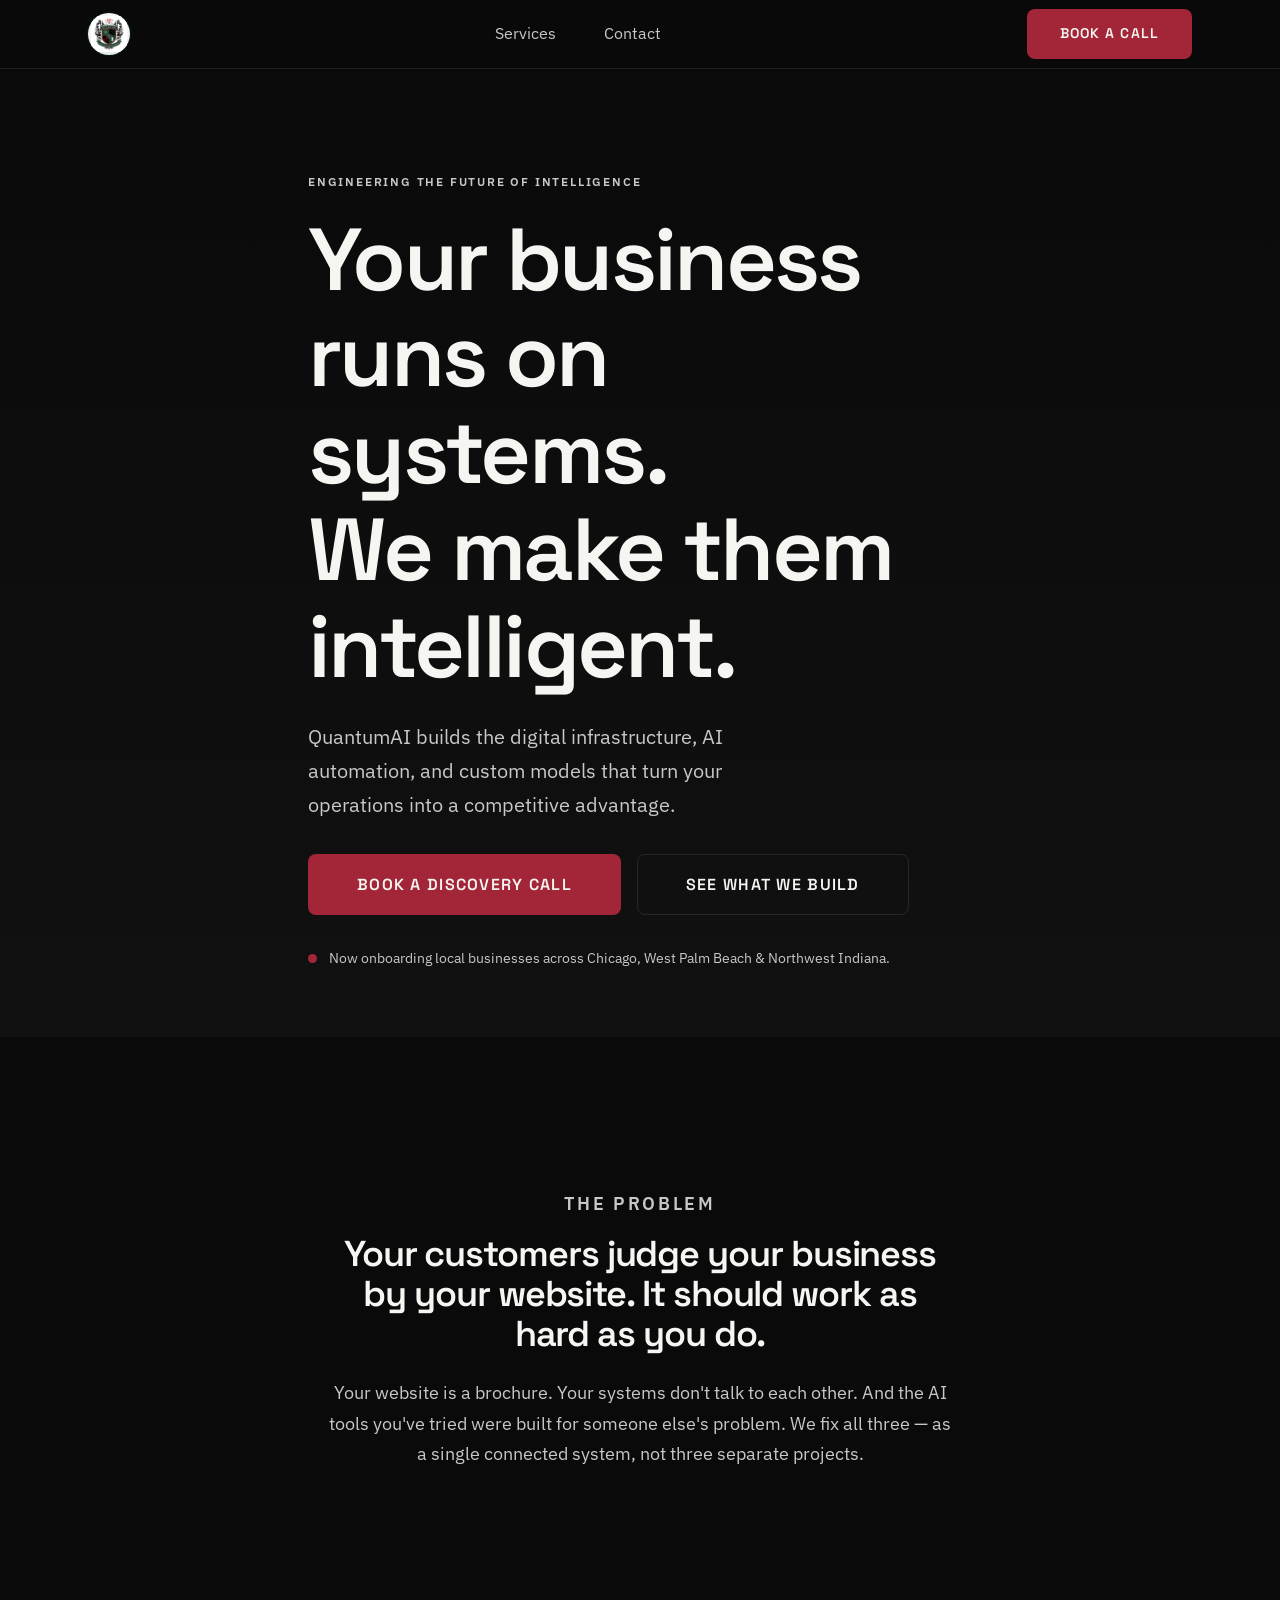
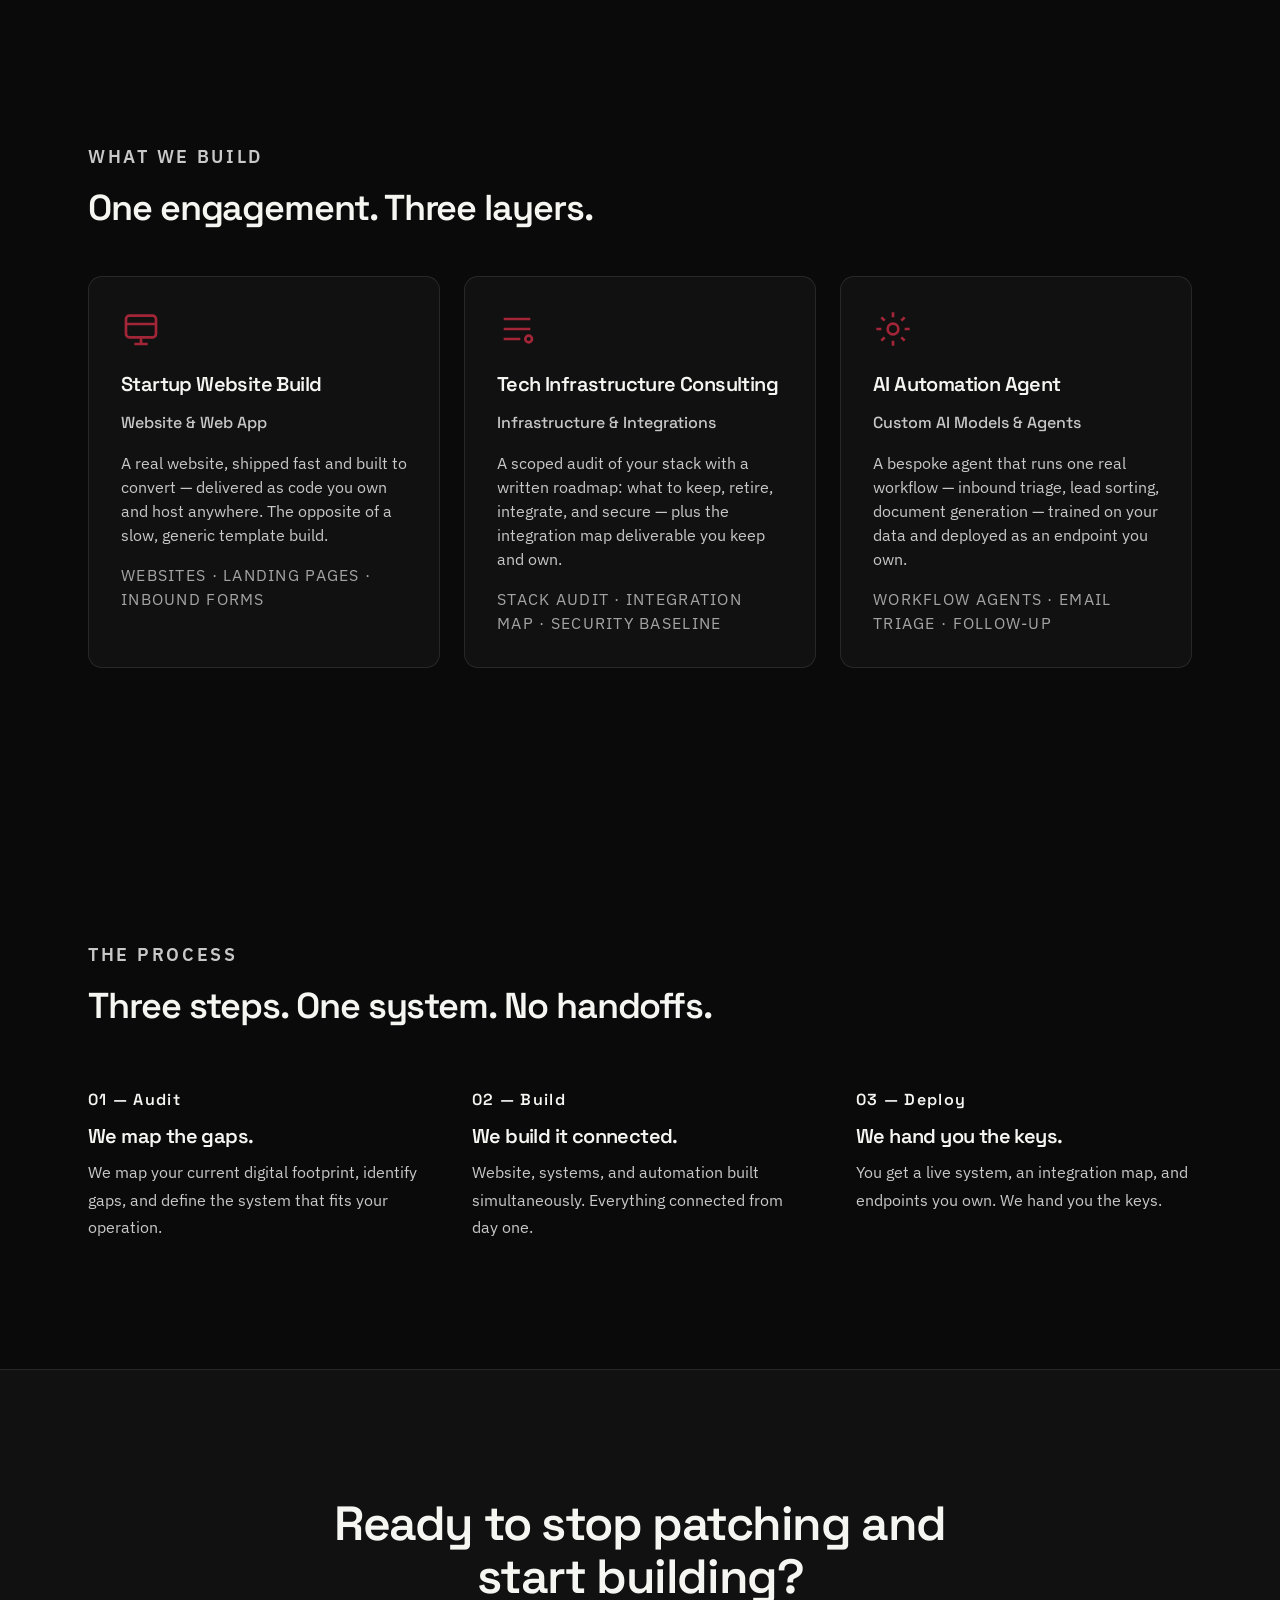
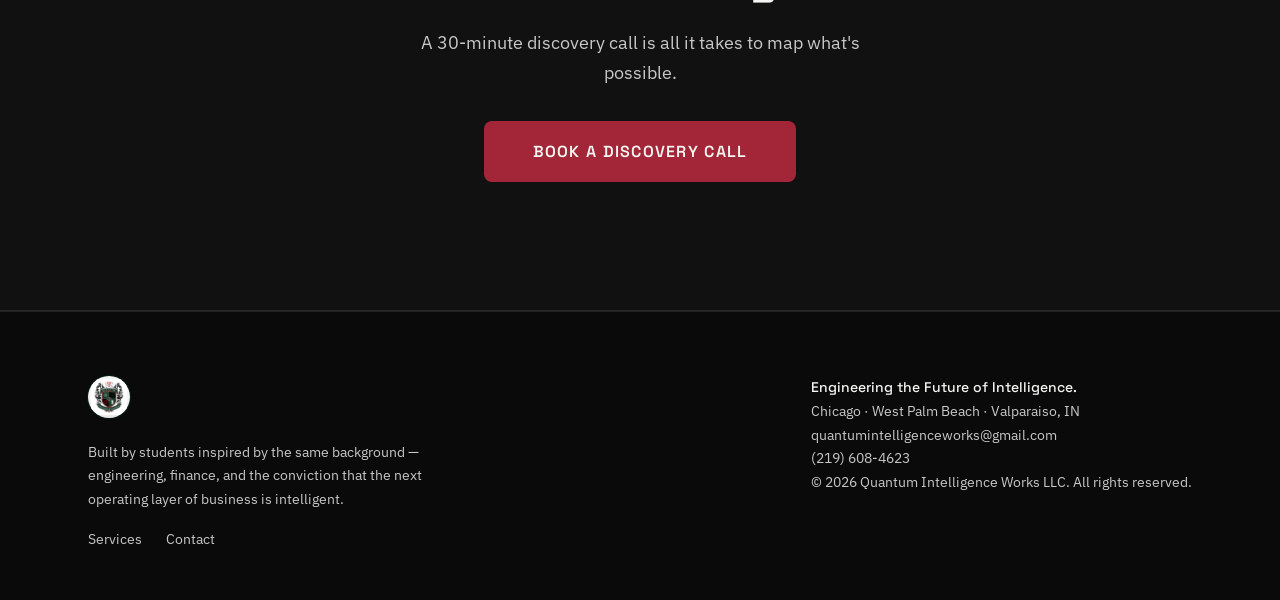
==== index.html @ 29a30d9e "feat: crest badge as logo, remove text wordmark Replace orbital mark + QuantumAI wordmark with a cre" ====
<!doctype html>
<html lang="en">
<head>
  <meta charset="UTF-8" />
  <meta name="viewport" content="width=device-width, initial-scale=1.0" />
  <title>QuantumAI — Engineering the Future of Intelligence</title>
  <meta name="description" content="QuantumAI builds custom websites, systems architecture, and AI models for businesses ready to operate at a higher level." />
  <meta name="robots" content="index, follow" />
  <meta name="theme-color" content="#0A0A0A" />
  <link rel="canonical" href="https://quantumai.io/" />

  <!-- Open Graph -->
  <meta property="og:title" content="QuantumAI — Engineering the Future of Intelligence" />
  <meta property="og:description" content="QuantumAI builds custom websites, systems architecture, and AI models for businesses ready to operate at a higher level." />
  <meta property="og:image" content="assets/og-image.png" />
  <meta property="og:type" content="website" />
  <meta property="og:url" content="https://quantumai.io/" />
  <!-- Twitter -->
  <meta name="twitter:card" content="summary_large_image" />
  <meta name="twitter:title" content="QuantumAI — Engineering the Future of Intelligence" />
  <meta name="twitter:description" content="Custom websites, integrated infrastructure, and AI models for businesses ready to operate at a higher level." />
  <meta name="twitter:image" content="assets/og-image.png" />

  <!-- Favicon: QIW crest -->
  <link rel="icon" type="image/png" href="assets/qiw-crest.png" />
  <link rel="apple-touch-icon" href="assets/qiw-crest.png" />

  <!-- Fonts: Space Grotesk (display) + IBM Plex Sans (body) -->
  <link rel="preload" href="assets/fonts/space-grotesk-latin.woff2" as="font" type="font/woff2" crossorigin />
  <link rel="preload" href="assets/fonts/ibm-plex-sans-latin.woff2" as="font" type="font/woff2" crossorigin />
  <link rel="stylesheet" href="styles/fonts.css" />

  <link rel="stylesheet" href="styles/tokens.css" />
  <link rel="stylesheet" href="styles/reset.css" />
  <link rel="stylesheet" href="styles/global.css" />
  <link rel="stylesheet" href="styles/components.css" />

  <!-- JSON-LD Organization (no founder names) -->
  <script type="application/ld+json">
  {
    "@context": "https://schema.org",
    "@type": "Organization",
    "name": "QuantumAI",
    "legalName": "Quantum Intelligence Works LLC",
    "url": "https://quantumai.io",
    "slogan": "Engineering the Future of Intelligence",
    "email": "quantumintelligenceworks@gmail.com",
    "telephone": "+1-219-608-4623",
    "areaServed": ["Chicago, IL", "West Palm Beach, FL", "Valparaiso, IN"],
    "knowsAbout": ["Custom website development", "Tech infrastructure consulting", "AI automation agents"]
  }
  </script>
</head>
<body>
  <a class="skip-link" href="#main">Skip to content</a>

  <!-- NAV -->
  <header class="nav">
    <div class="container nav__inner">
      <a class="brand" href="index.html" aria-label="QuantumAI home">
        <span class="brand__badge"><img src="assets/qiw-crest.png" width="40" height="40" alt="" /></span>
      </a>
      <nav class="nav__links" aria-label="Primary">
        <a href="services.html">Services</a>
        <a href="contact.html">Contact</a>
      </nav>
      <div class="nav__cta">
        <a class="btn btn--primary" href="contact.html">Book a Call</a>
      </div>
    </div>
  </header>

  <main id="main">
    <!-- HERO -->
    <section class="hero">
      <div class="container hero__inner">
        <p class="tag">Engineering the Future of Intelligence</p>
        <h1>Your business runs on systems.<br>We make them intelligent.</h1>
        <p class="hero__sub">QuantumAI builds the digital infrastructure, AI automation, and custom models that turn your operations into a competitive advantage.</p>
        <div class="hero__cta">
          <a class="btn btn--primary btn--lg" href="contact.html">Book a Discovery Call</a>
          <a class="btn btn--ghost btn--lg" href="services.html">See What We Build</a>
        </div>
        <p class="hero__meta"><span class="hero__dot" aria-hidden="true"></span> Now onboarding local businesses across Chicago, West Palm Beach &amp; Northwest Indiana.</p>
      </div>
    </section>

    <!-- PROBLEM STATEMENT -->
    <section class="problem">
      <div class="container">
        <p class="tag">The Problem</p>
        <h2>Your customers judge your business by your website. It should work as hard as you do.</h2>
        <p>Your website is a brochure. Your systems don't talk to each other. And the AI tools you've tried were built for someone else's problem. We fix all three — as a single connected system, not three separate projects.</p>
      </div>
    </section>

    <!-- SERVICES -->
    <section id="services">
      <div class="container">
        <div class="section-head">
          <p class="tag">What We Build</p>
          <h2>One engagement. Three layers.</h2>
        </div>

        <div class="services-grid">
          <article class="card">
            <svg class="card__icon" viewBox="0 0 24 24" fill="none" stroke="currentColor" stroke-width="1.6" aria-hidden="true"><rect x="3" y="4" width="18" height="13" rx="2"/><path d="M3 9h18M8 21h8M12 17v4"/></svg>
            <h3>Startup Website Build</h3>
            <p class="card__sub">Website &amp; Web App</p>
            <p>A real website, shipped fast and built to convert — delivered as code you own and host anywhere. The opposite of a slow, generic template build.</p>
            <p class="card__meta">Websites · Landing pages · Inbound forms</p>
          </article>

          <article class="card">
            <svg class="card__icon" viewBox="0 0 24 24" fill="none" stroke="currentColor" stroke-width="1.6" aria-hidden="true"><path d="M4 6h16M4 12h16M4 18h10"/><circle cx="19" cy="18" r="2"/></svg>
            <h3>Tech Infrastructure Consulting</h3>
            <p class="card__sub">Infrastructure &amp; Integrations</p>
            <p>A scoped audit of your stack with a written roadmap: what to keep, retire, integrate, and secure — plus the integration map deliverable you keep and own.</p>
            <p class="card__meta">Stack audit · Integration map · Security baseline</p>
          </article>

          <article class="card">
            <svg class="card__icon" viewBox="0 0 24 24" fill="none" stroke="currentColor" stroke-width="1.6" aria-hidden="true"><circle cx="12" cy="12" r="3.2"/><path d="M12 2v3M12 19v3M2 12h3M19 12h3M5 5l2 2M17 17l2 2M19 5l-2 2M7 17l-2 2"/></svg>
            <h3>AI Automation Agent</h3>
            <p class="card__sub">Custom AI Models &amp; Agents</p>
            <p>A bespoke agent that runs one real workflow — inbound triage, lead sorting, document generation — trained on your data and deployed as an endpoint you own.</p>
            <p class="card__meta">Workflow agents · Email triage · Follow-up</p>
          </article>
        </div>
      </div>
    </section>

    <!-- HOW IT WORKS -->
    <section>
      <div class="container">
        <div class="section-head">
          <p class="tag">The Process</p>
          <h2>Three steps. One system. No handoffs.</h2>
        </div>
        <div class="steps">
          <div class="step">
            <p class="step__num">01 — Audit</p>
            <h3>We map the gaps.</h3>
            <p>We map your current digital footprint, identify gaps, and define the system that fits your operation.</p>
          </div>
          <div class="step">
            <p class="step__num">02 — Build</p>
            <h3>We build it connected.</h3>
            <p>Website, systems, and automation built simultaneously. Everything connected from day one.</p>
          </div>
          <div class="step">
            <p class="step__num">03 — Deploy</p>
            <h3>We hand you the keys.</h3>
            <p>You get a live system, an integration map, and endpoints you own. We hand you the keys.</p>
          </div>
        </div>
      </div>
    </section>

    <!-- CTA BAND -->
    <section class="cta-band">
      <div class="container">
        <h2>Ready to stop patching and start building?</h2>
        <p>A 30-minute discovery call is all it takes to map what's possible.</p>
        <div class="cta-band__btns">
          <a class="btn btn--primary btn--lg" href="contact.html">Book a Discovery Call</a>
        </div>
      </div>
    </section>
  </main>

  <!-- FOOTER -->
  <footer class="footer">
    <div class="container footer__grid">
      <div>
        <a class="brand" href="index.html" aria-label="QuantumAI home">
          <span class="brand__badge"><img src="assets/qiw-crest.png" width="40" height="40" alt="" /></span>
        </a>
        <p class="footer__tagline">Built by students inspired by the same background — engineering, finance, and the conviction that the next operating layer of business is intelligent.</p>
        <nav class="footer__links" aria-label="Footer">
          <a href="services.html">Services</a>
          <a href="contact.html">Contact</a>
        </nav>
      </div>
      <div class="footer__meta">
        <b>Engineering the Future of Intelligence.</b><br>
        Chicago · West Palm Beach · Valparaiso, IN<br>
        <a href="mailto:quantumintelligenceworks@gmail.com">quantumintelligenceworks@gmail.com</a><br>
        <a href="tel:+12196084623">(219) 608-4623</a><br>
        © 2026 Quantum Intelligence Works LLC. All rights reserved.
      </div>
    </div>
  </footer>
</body>
</html>
---- styles/fonts.css ----
/* fonts.css — self-hosted variable fonts (latin). No third-party requests.
   Files in assets/fonts/. font-display: swap keeps text visible during load. */

@font-face {
  font-family: 'IBM Plex Sans';
  font-style: normal;
  font-weight: 400 600;            /* variable: we use 400 / 500 / 600 */
  font-display: swap;
  src: url('../assets/fonts/ibm-plex-sans-latin.woff2') format('woff2');
}

@font-face {
  font-family: 'Space Grotesk';
  font-style: normal;
  font-weight: 500 700;            /* variable: we use 500 / 600 / 700 */
  font-display: swap;
  src: url('../assets/fonts/space-grotesk-latin.woff2') format('woff2');
}
---- styles/tokens.css ----
/* tokens.css — transcribed verbatim from docs/design-system.md
   QuantumAI design tokens. Three brand colors + two neutrals. Dark canvas only. */

:root {
  /* Brand */
  --color-black:   #0A0A0A;   /* Quantum Black — backgrounds, heaviest surfaces */
  --color-red:     #A32638;   /* Cardinal Red — primary CTA, accents, hover states */
  --color-green:   #003A2B;   /* Hunter Green — secondary accent, section dividers */

  /* Neutrals */
  --color-paper:   #F5F5F2;   /* Light text on dark backgrounds, light-mode base */
  --color-fog:     #C8C8C8;   /* Muted body text, borders, placeholder states */

  /* Semantic aliases */
  --bg-primary:    var(--color-black);
  --bg-surface:    #111111;   /* Slightly lifted surfaces — cards, panels */
  --text-primary:  var(--color-paper);
  --text-muted:    var(--color-fog);
  --accent:        var(--color-red);
  --accent-alt:    var(--color-green);
  --border:        rgba(200, 200, 200, 0.12);

  /* Quantum Ink — deepest surface, used only for the subtle hero fade. Pure neutral (on-palette). */
  --color-ink:     #111111;

  /* ── Typography ─────────────────────────────────────────── */
  /* Families */
  --font-display: 'Space Grotesk', system-ui, sans-serif;
  --font-body:    'IBM Plex Sans', system-ui, sans-serif;

  /* Scale (desktop) */
  --text-xs:   0.75rem;    /* 12px */
  --text-sm:   0.875rem;   /* 14px */
  --text-base: 1rem;       /* 16px */
  --text-lg:   1.125rem;   /* 18px */
  --text-xl:   1.25rem;    /* 20px */
  --text-2xl:  1.5rem;     /* 24px */
  --text-3xl:  1.875rem;   /* 30px */
  --text-4xl:  2.25rem;    /* 36px */
  --text-5xl:  3rem;       /* 48px */
  --text-hero: clamp(3rem, 7vw, 5.5rem);  /* Responsive hero headline */

  /* Weights */
  --weight-normal:   400;
  --weight-medium:   500;
  --weight-semibold: 600;
  --weight-bold:     700;

  /* Line heights */
  --leading-tight:   1.1;
  --leading-snug:    1.3;
  --leading-normal:  1.5;
  --leading-relaxed: 1.7;

  /* Letter spacing */
  --tracking-tight:  -0.03em;
  --tracking-normal:  0em;
  --tracking-wide:    0.08em;
  --tracking-widest:  0.15em;

  /* ── Spacing ────────────────────────────────────────────── */
  --space-1:   0.25rem;   /* 4px */
  --space-2:   0.5rem;    /* 8px */
  --space-3:   0.75rem;   /* 12px */
  --space-4:   1rem;      /* 16px */
  --space-6:   1.5rem;    /* 24px */
  --space-8:   2rem;      /* 32px */
  --space-12:  3rem;      /* 48px */
  --space-16:  4rem;      /* 64px */
  --space-24:  6rem;      /* 96px */
  --space-32:  8rem;      /* 128px */

  /* Section padding */
  --section-py-mobile:  var(--space-16);
  --section-py-desktop: var(--space-32);

  /* Max content width */
  --max-width:        1200px;
  --max-width-narrow: 720px;

  /* ── Motion ─────────────────────────────────────────────── */
  --ease-out:      cubic-bezier(0.16, 1, 0.3, 1);
  --duration-fast: 150ms;
  --duration-base: 250ms;
---- styles/global.css ----
/* global.css — base element styles for the dark canvas */

html { scroll-behavior: smooth; }
@media (prefers-reduced-motion: reduce) {
  html { scroll-behavior: auto; }
  *, *::before, *::after {
    animation-duration: 0.01ms !important;
    animation-iteration-count: 1 !important;
    transition-duration: 0.01ms !important;
  }
}

body {
  background: var(--bg-primary);
  color: var(--text-muted);
  font-family: var(--font-body);
  font-size: var(--text-lg);          /* 18px body */
  line-height: var(--leading-relaxed);
  text-rendering: optimizeLegibility;
  overflow-x: hidden;
}

h1, h2, h3, h4 {
  font-family: var(--font-display);
  color: var(--text-primary);
  font-weight: var(--weight-semibold);
  letter-spacing: var(--tracking-tight);
  line-height: var(--leading-tight);
}

p { color: var(--text-muted); }

strong { color: var(--text-primary); font-weight: var(--weight-medium); }

/* Links inside body copy */
.link {
  color: var(--text-primary);
  border-bottom: 1px solid rgba(245, 245, 242, 0.4);
  transition: border-color var(--duration-base) var(--ease-out);
}
.link:hover { border-color: var(--color-paper); }

/* Universal focus ring — Cardinal Red, 2px, 2px offset. Never removed. */
:focus-visible {
  outline: 2px solid var(--color-red);
  outline-offset: 2px;
  border-radius: 2px;
}

/* Layout primitives */
.container {
  width: 100%;
  max-width: var(--max-width);
  margin-inline: auto;
  padding-inline: var(--space-6);     /* 24px mobile */
}
@media (min-width: 768px) {
  .container { padding-inline: var(--space-12); }   /* 48px tablet+ */
}

.container--narrow { max-width: var(--max-width-narrow); }

section { padding-block: var(--section-py-mobile); }
@media (min-width: 768px) {
  section { padding-block: var(--section-py-desktop); }
}

/* Skip link */
.skip-link {
  position: absolute;
  left: -999px;
  top: 0;
  z-index: 100;
  background: var(--color-paper);
  color: var(--color-black);
  padding: var(--space-3) var(--space-4);
  border-radius: 6px;
  font-family: var(--font-display);
  font-weight: var(--weight-semibold);
}
.skip-link:focus { left: var(--space-4); top: var(--space-4); }

/* Visually hidden (screen-reader only) */
.sr-only {
  position: absolute;
  width: 1px; height: 1px;
  padding: 0; margin: -1px;
  overflow: hidden;
  clip: rect(0, 0, 0, 0);
  white-space: nowrap;
  border: 0;
}
---- styles/components.css ----
/* components.css — Nav, Footer, Hero, Cards, Buttons, Tags, CTA, Contact.
   Mobile-first. Desktop layered with min-width queries. */

/* ── UI: Tag (uppercase eyebrow label) ──────────────────── */
.tag {
  display: inline-block;
  font-family: var(--font-body);
  font-size: var(--text-xs);
  font-weight: var(--weight-semibold);
  letter-spacing: var(--tracking-widest);
  text-transform: uppercase;
  color: var(--text-muted);
}

/* ── UI: Divider (Hunter Green rule) ────────────────────── */
.divider {
  height: 1px;
  border: 0;
  background: var(--border);
}
.divider--green { background: rgba(0, 58, 43, 0.55); }

.accent { color: var(--color-red); }

/* ── UI: Buttons ────────────────────────────────────────── */
.btn {
  display: inline-flex;
  align-items: center;
  justify-content: center;
  gap: var(--space-2);
  padding: var(--space-3) var(--space-8);
  font-family: var(--font-display);
  font-size: var(--text-sm);
  font-weight: var(--weight-semibold);
  letter-spacing: var(--tracking-wide);
  text-transform: uppercase;
  border: 1px solid transparent;
  border-radius: 8px;
  cursor: pointer;
  transition: background var(--duration-base) var(--ease-out),
              border-color var(--duration-base) var(--ease-out),
              transform var(--duration-fast) var(--ease-out);
}
.btn--primary { background: var(--color-red); color: var(--color-paper); }
.btn--primary:hover { background: #8C1F2F; transform: translateY(-2px); }

.btn--ghost {
  background: transparent;
  color: var(--color-paper);
  border-color: var(--border);
}
.btn--ghost:hover { border-color: var(--color-fog); transform: translateY(-2px); }

.btn--lg { padding: var(--space-4) var(--space-12); font-size: var(--text-base); }

/* ── Nav ────────────────────────────────────────────────── */
.nav {
  position: sticky;
  top: 0;
  z-index: 50;
  background: rgba(10, 10, 10, 0.78);
  backdrop-filter: blur(10px);
  -webkit-backdrop-filter: blur(10px);
  border-bottom: 1px solid var(--border);
}
.nav__inner {
  display: flex;
  align-items: center;
  justify-content: space-between;
  height: 68px;
}
.brand { display: inline-flex; align-items: center; gap: var(--space-3); }
.brand__mark { width: 30px; height: 30px; flex: 0 0 auto; }

/* Crest badge — the logo. Small white medallion holding the crest, on the dark nav/footer. */
.brand__badge {
  width: 42px;
  height: 42px;
  flex: 0 0 auto;
  border-radius: 50%;
  background: radial-gradient(circle at 50% 42%, #F5F5F2 0 60%, #C8C8C8 100%);
  display: grid;
  place-items: center;
  box-shadow: 0 0 0 1px rgba(0, 58, 43, 0.45);
  overflow: hidden;
}
.brand__badge img { width: 86%; height: 86%; object-fit: contain; }
.brand__name {
  font-family: var(--font-display);
  font-weight: var(--weight-bold);
  font-size: var(--text-xl);
  color: var(--color-paper);
  letter-spacing: var(--tracking-tight);
}
.brand__name b { color: var(--color-red); }

.nav__links { display: none; }
.nav__links a {
  font-family: var(--font-body);
  font-size: var(--text-base);
  color: var(--text-muted);
  transition: color var(--duration-base) var(--ease-out);
}
.nav__links a:hover, .nav__links a[aria-current="page"] { color: var(--color-paper); }

.nav__cta { display: inline-flex; align-items: center; gap: var(--space-6); }
/* Hide the in-nav CTA on the narrowest screens to avoid crowding */
.nav__cta .btn { display: none; }

@media (min-width: 720px) {
  .nav__links { display: inline-flex; align-items: center; gap: var(--space-12); }
  .nav__cta .btn { display: inline-flex; }
}

/* ── Hero ───────────────────────────────────────────────── */
.hero {
  background: linear-gradient(180deg, var(--color-black) 0%, var(--color-ink) 100%);
  padding-block: var(--space-16) var(--space-12);
}
/* Text-first hero. Crest is a small badge above the headline, not a half-screen element. */
.hero__inner { max-width: 760px; }
.hero h1 {
  font-size: var(--text-hero);
  margin-top: var(--space-4);
}
.hero__sub {
  font-size: var(--text-xl);
  color: var(--text-muted);
  margin-top: var(--space-6);
  max-width: 38ch;
}
.hero__cta {
  display: flex;
  flex-wrap: wrap;
  gap: var(--space-4);
  margin-top: var(--space-8);
}
.hero__meta {
  display: inline-flex;
  align-items: center;
  gap: var(--space-3);
  margin-top: var(--space-8);
  font-size: var(--text-sm);
  color: var(--text-muted);
}
.hero__dot {
  width: 9px; height: 9px; border-radius: 50%;
  background: var(--color-red); flex: 0 0 auto;
}

@media (min-width: 900px) {
  .hero { padding-block: var(--space-24) var(--space-16); }
}

/* ── Crest medallion (single intentional light component) ── */
.medallion {
  justify-self: center;
  width: min(360px, 78vw);
  aspect-ratio: 1;
  border-radius: 50%;
  background: radial-gradient(circle at 50% 38%, #F5F5F2 0 62%, #C8C8C8 100%);
  display: grid;
  place-items: center;
  position: relative;
  box-shadow: 0 0 0 1px rgba(0, 58, 43, 0.5),
              0 0 0 10px rgba(245, 245, 242, 0.04),
              0 30px 70px -30px rgba(0, 0, 0, 0.9);
}
.medallion::after {
  content: "";
  position: absolute; inset: 14px;
  border-radius: 50%;
  border: 1px solid rgba(0, 58, 43, 0.22);
}
.medallion img { width: 84%; height: 84%; object-fit: contain; }

/* Small crest badge — used in the hero so the mark is an accent, not the focus */
.medallion--sm {
  width: 104px;
  justify-self: start;
  margin-bottom: var(--space-6);
  box-shadow: 0 0 0 1px rgba(0, 58, 43, 0.45),
              0 10px 24px -12px rgba(0, 0, 0, 0.85);
}
.medallion--sm::after { inset: 6px; }

/* ── Generic section head ───────────────────────────────── */
.section-head { max-width: 60ch; }
.section-head .tag { margin-bottom: var(--space-4); }
.section-head h2 { font-size: var(--text-4xl); }
.section-head p { margin-top: var(--space-4); font-size: var(--text-lg); }

/* ── Problem statement (large centered type) ────────────── */
.problem { text-align: center; }
.problem .container { max-width: var(--max-width-narrow); }
.problem h2 {
  font-size: clamp(1.75rem, 4vw, var(--text-4xl));
  margin-top: var(--space-4);
}
.problem p { margin-top: var(--space-6); font-size: var(--text-lg); }

/* ── Services grid + cards ──────────────────────────────── */
.services-grid {
  display: grid;
  gap: var(--space-6);
  margin-top: var(--space-12);
}
@media (min-width: 880px) {
  .services-grid { grid-template-columns: repeat(3, 1fr); }
}
.card {
  background: var(--bg-surface);
  border: 1px solid var(--border);
  border-radius: 14px;
  padding: var(--space-8);
  height: 100%;
  transition: border-color var(--duration-base) var(--ease-out),
              transform var(--duration-base) var(--ease-out);
}
.card:hover { border-color: rgba(163, 38, 56, 0.4); transform: translateY(-2px); }
.card__icon { width: 40px; height: 40px; color: var(--color-red); }
.card h3 { font-size: var(--text-xl); margin-top: var(--space-6); }
.card__sub {
  font-family: var(--font-display);
  font-weight: var(--weight-medium);
  font-size: var(--text-sm);
  color: var(--text-muted);
  margin-top: var(--space-2);
}
.card p { margin-top: var(--space-4); font-size: var(--text-base); line-height: var(--leading-normal); }
.card__meta {
  margin-top: var(--space-6);
  font-size: var(--text-xs);
  letter-spacing: var(--tracking-wide);
  text-transform: uppercase;
  color: var(--text-muted);
  opacity: 0.8;
}

/* ── How It Works (3-step) ──────────────────────────────── */
.steps {
  display: grid;
  gap: var(--space-8);
  margin-top: var(--space-12);
}
@media (min-width: 880px) {
  .steps { grid-template-columns: repeat(3, 1fr); gap: var(--space-12); }
}
.step__num {
  font-family: var(--font-display);
  font-size: var(--text-sm);
  font-weight: var(--weight-semibold);
  letter-spacing: var(--tracking-wide);
  color: var(--color-paper);   /* was red (2.73:1, fails AA) — red reserved for CTAs per design-system */
}
.step h3 { font-size: var(--text-xl); margin-top: var(--space-3); }
.step p { margin-top: var(--space-3); font-size: var(--text-base); }

/* ── Service deep-dive (services page) ──────────────────── */
.deepdive + .deepdive { border-top: 1px solid var(--border); }
.deepdive__grid { display: grid; gap: var(--space-8); }
@media (min-width: 880px) {
  .deepdive__grid { grid-template-columns: 0.9fr 1.1fr; gap: var(--space-16); }
}
.deepdive h2 { font-size: var(--text-3xl); margin-top: var(--space-3); }
.deepdive__sub {
  font-family: var(--font-display);
  font-weight: var(--weight-medium);
  color: var(--text-muted);
  margin-top: var(--space-2);
}
.deepdive p { margin-top: var(--space-4); font-size: var(--text-lg); }
.deepdive__list { margin-top: var(--space-6); display: grid; gap: var(--space-3); }
.deepdive__list li {
  position: relative;
  padding-left: var(--space-6);
  font-size: var(--text-base);
  color: var(--text-muted);
}
.deepdive__list li::before {
  content: "";
  position: absolute; left: 0; top: 0.7em;
  width: 8px; height: 8px;
  background: var(--color-red);
  border-radius: 2px;
}

/* ── CTA Band ───────────────────────────────────────────── */
.cta-band {
  text-align: center;
  border-top: 1px solid var(--border);
  border-bottom: 1px solid var(--border);
  background: var(--bg-surface);
}
.cta-band h2 { font-size: clamp(1.875rem, 4.5vw, var(--text-5xl)); max-width: 20ch; margin-inline: auto; }
.cta-band p { margin: var(--space-6) auto 0; max-width: 46ch; font-size: var(--text-lg); }
.cta-band__btns {
  display: flex; flex-wrap: wrap; justify-content: center;
  gap: var(--space-4); margin-top: var(--space-8);
}

/* ── Page hero (interior pages) ─────────────────────────── */
.page-hero {
  background: linear-gradient(180deg, var(--color-black) 0%, var(--color-ink) 100%);
}
.page-hero h1 { font-size: clamp(2.25rem, 6vw, var(--text-5xl)); margin-top: var(--space-4); }
.page-hero p { margin-top: var(--space-6); font-size: var(--text-xl); max-width: 52ch; }

/* ── Contact (direct: email + phone) ────────────────────── */
.contact-block {
  display: grid;
  gap: var(--space-6);
  margin-top: var(--space-12);
}
@media (min-width: 720px) {
  .contact-block { grid-template-columns: repeat(2, 1fr); gap: var(--space-8); }
}
.contact-card {
  background: var(--bg-surface);
  border: 1px solid var(--border);
  border-radius: 14px;
  padding: var(--space-8);
  transition: border-color var(--duration-base) var(--ease-out),
              transform var(--duration-base) var(--ease-out);
}
.contact-card:hover { border-color: rgba(163, 38, 56, 0.4); transform: translateY(-2px); }
.contact-card .tag { color: var(--color-paper); }   /* was red (~2.6:1, fails AA on #111) — red reserved for CTAs */
.contact-card a {
  display: inline-block;
  margin-top: var(--space-4);
  font-family: var(--font-display);
  font-size: var(--text-2xl);
  font-weight: var(--weight-semibold);
  color: var(--color-paper);
  letter-spacing: var(--tracking-tight);
  border-bottom: 1px solid rgba(245, 245, 242, 0.35);
  transition: border-color var(--duration-base) var(--ease-out);
  word-break: break-word;
}
.contact-card a:hover { border-color: var(--color-paper); }
.contact-card p { margin-top: var(--space-3); font-size: var(--text-base); }
.contact-note { margin-top: var(--space-12); font-size: var(--text-base); color: var(--text-muted); }

/* ── 404 ────────────────────────────────────────────────── */
.error-page {
  min-height: 70vh;
  display: grid;
  place-items: center;
  text-align: center;
}
.error-page h1 { font-size: clamp(2rem, 6vw, var(--text-5xl)); }
.error-page p { margin-top: var(--space-4); font-size: var(--text-xl); }
.error-page .btn { margin-top: var(--space-8); }

/* ── Footer ─────────────────────────────────────────────── */
.footer {
  border-top: 1px solid var(--border);
  padding-block: var(--space-16) var(--space-12);
}
.footer__grid {
  display: flex;
  flex-wrap: wrap;
  justify-content: space-between;
  gap: var(--space-8);
}
.footer__tagline {
  max-width: 42ch;
  margin-top: var(--space-4);
  font-size: var(--text-sm);
  color: var(--text-muted);
}
.footer__meta { font-size: var(--text-sm); color: var(--text-muted); line-height: var(--leading-relaxed); }
.footer__meta b { color: var(--color-paper); font-family: var(--font-display); font-weight: var(--weight-medium); }
.footer__meta a { color: var(--text-muted); transition: color var(--duration-base) var(--ease-out); }
.footer__meta a:hover { color: var(--color-paper); }
.footer__links { display: flex; gap: var(--space-6); margin-top: var(--space-4); }
.footer__links a { font-size: var(--text-sm); color: var(--text-muted); transition: color var(--duration-base) var(--ease-out); }
.footer__links a:hover { color: var(--color-p
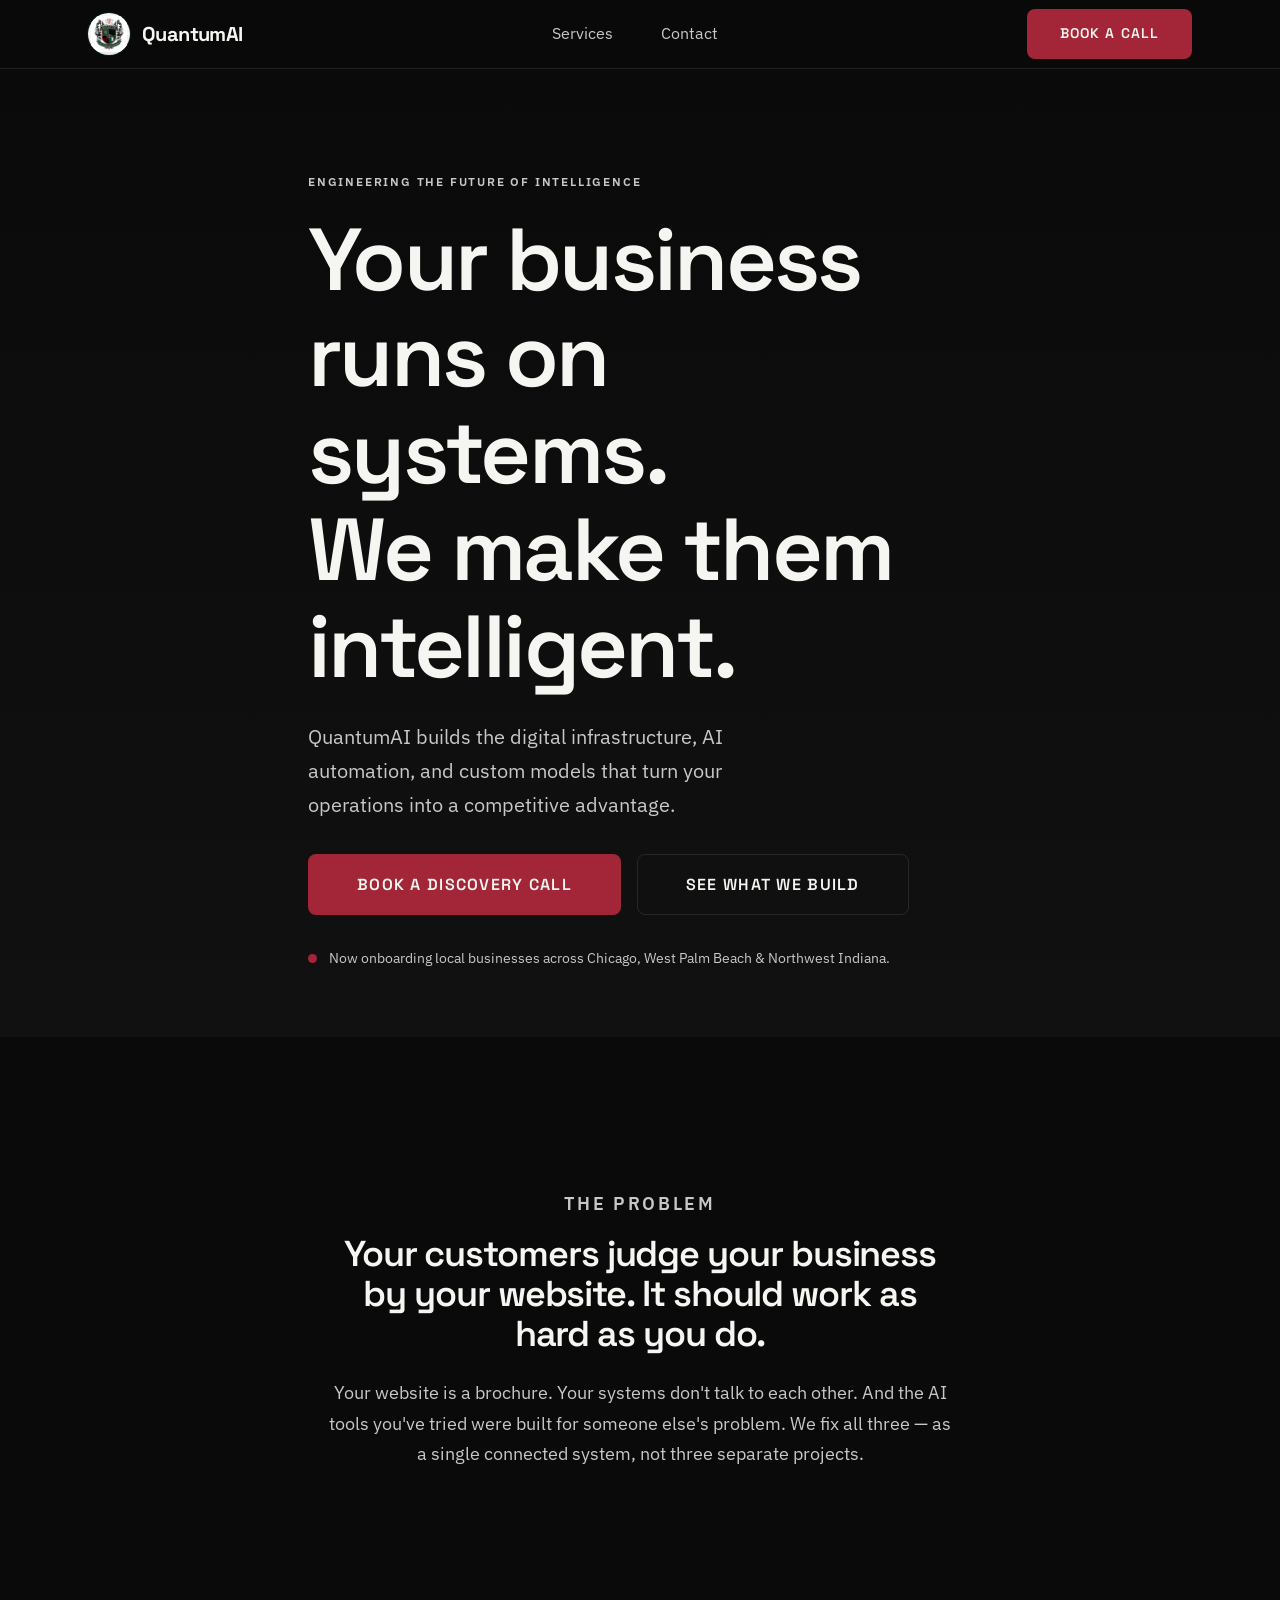
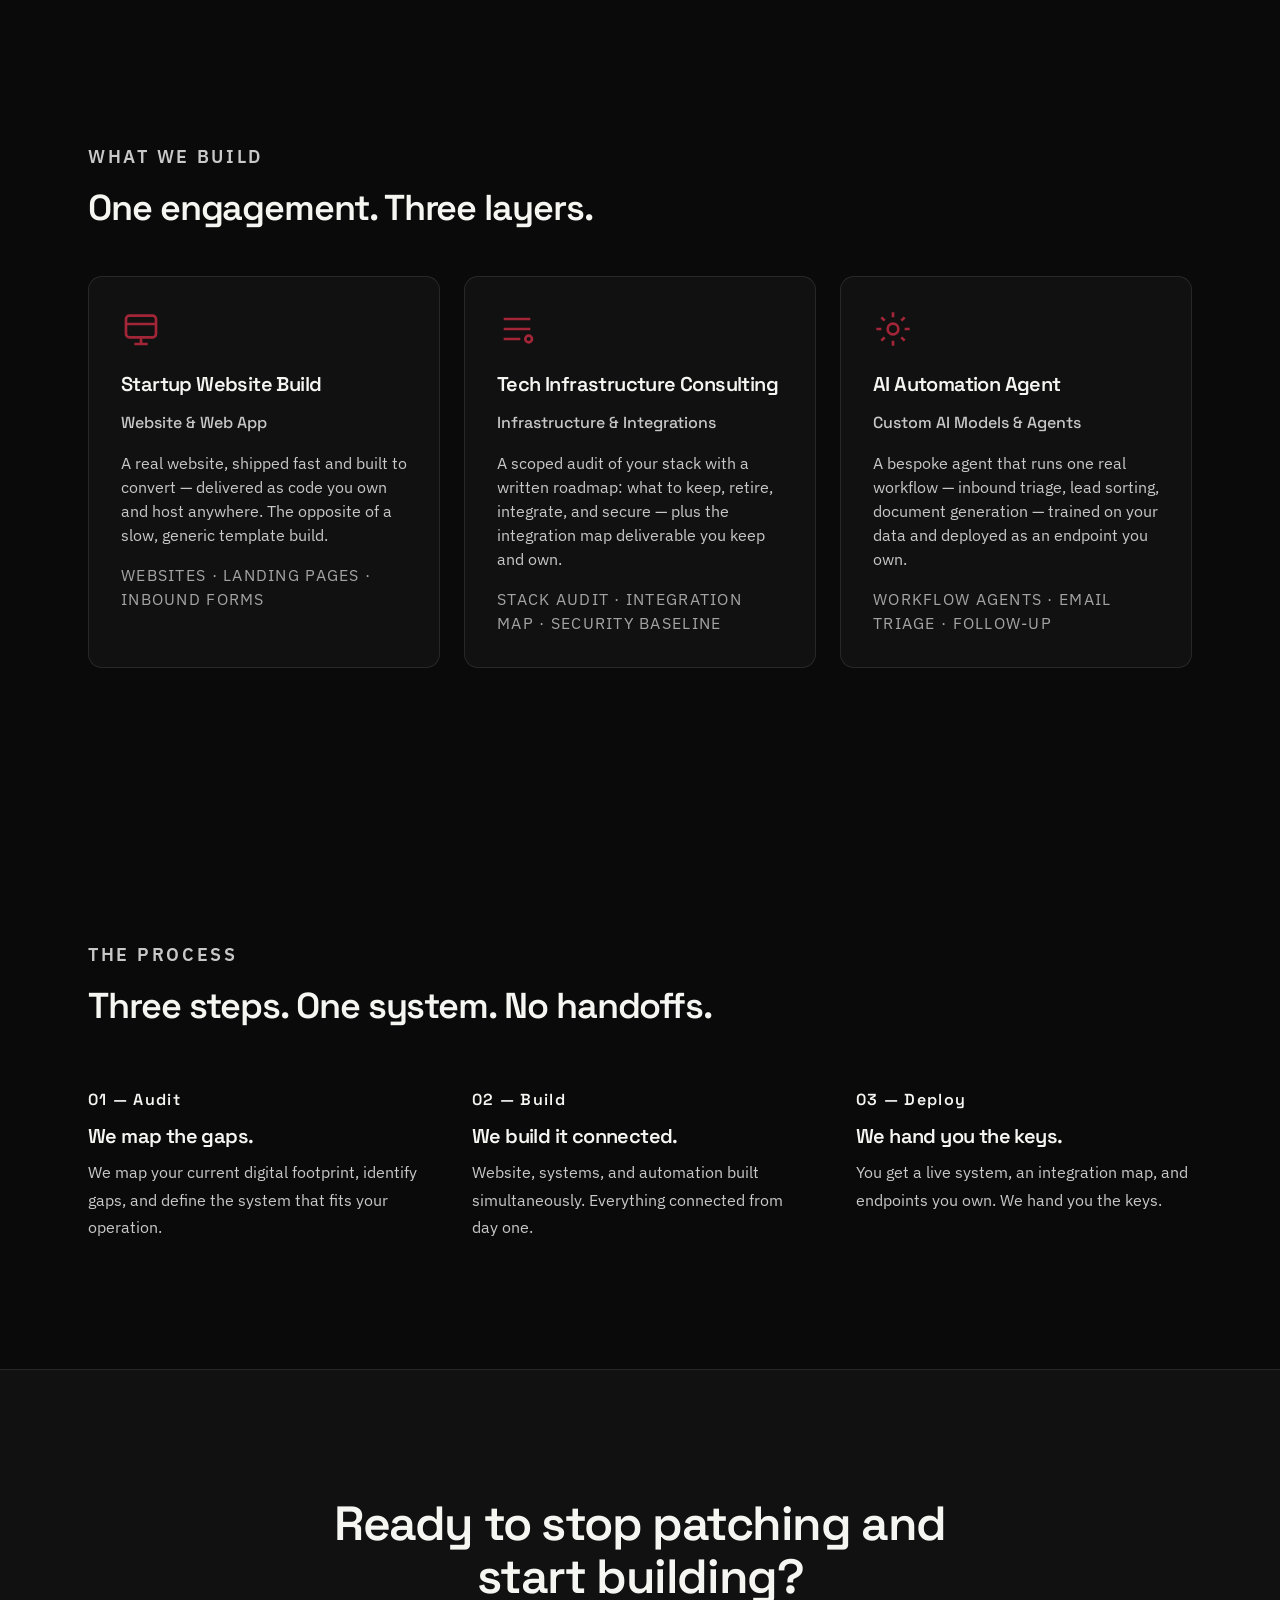
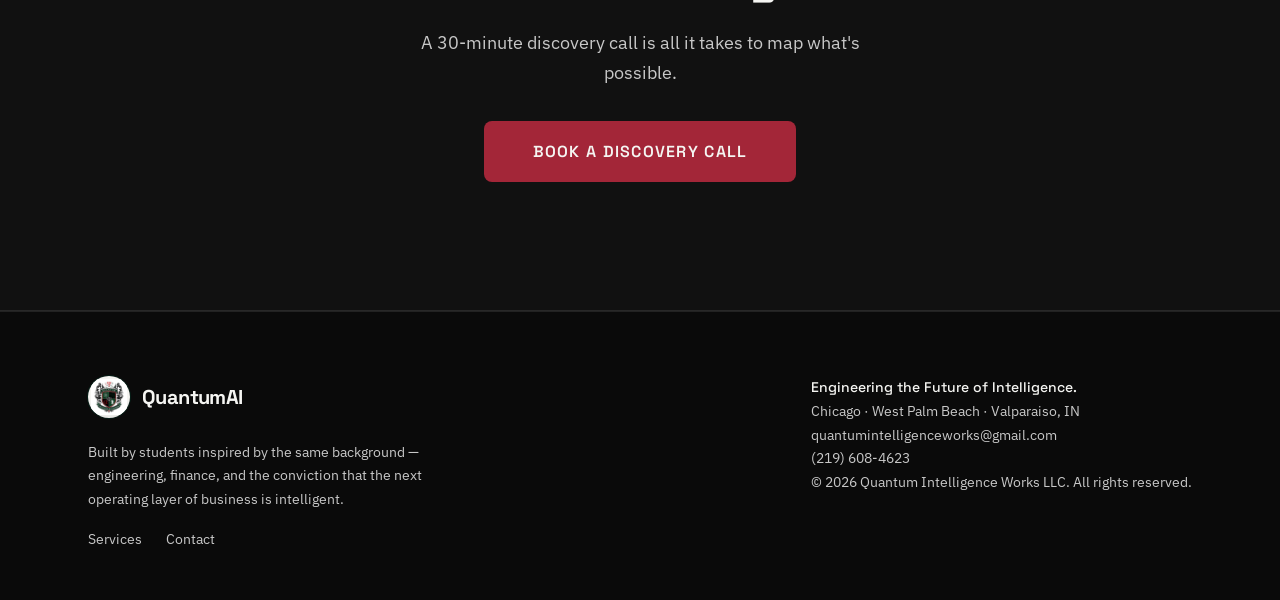
==== commit 59181543: "feat: white QuantumAI wordmark beside crest + crisp red-Q favicon - Restore QuantumAI wordmark in Pa" ====
--- a/index.html
+++ b/index.html
@@ -21,8 +21,8 @@
   <meta name="twitter:description" content="Custom websites, integrated infrastructure, and AI models for businesses ready to operate at a higher level." />
   <meta name="twitter:image" content="assets/og-image.png" />
 
-  <!-- Favicon: QIW crest -->
-  <link rel="icon" type="image/png" href="assets/qiw-crest.png" />
+  <!-- Favicon: red Q mark (crisp at tab size); crest is the on-page logo -->
+  <link rel="icon" type="image/svg+xml" href="assets/favicon.svg" />
   <link rel="apple-touch-icon" href="assets/qiw-crest.png" />
 
   <!-- Fonts: Space Grotesk (display) + IBM Plex Sans (body) -->
@@ -58,7 +58,7 @@
   <header class="nav">
     <div class="container nav__inner">
       <a class="brand" href="index.html" aria-label="QuantumAI home">
-        <span class="brand__badge"><img src="assets/qiw-crest.png" width="40" height="40" alt="" /></span>
+        <span class="brand__badge"><img src="assets/qiw-crest.png" width="40" height="40" alt="" /></span><span class="brand__name">QuantumAI</span>
       </a>
       <nav class="nav__links" aria-label="Primary">
         <a href="services.html">Services</a>
@@ -174,7 +174,7 @@
     <div class="container footer__grid">
       <div>
         <a class="brand" href="index.html" aria-label="QuantumAI home">
-          <span class="brand__badge"><img src="assets/qiw-crest.png" width="40" height="40" alt="" /></span>
+          <span class="brand__badge"><img src="assets/qiw-crest.png" width="40" height="40" alt="" /></span><span class="brand__name">QuantumAI</span>
         </a>
         <p class="footer__tagline">Built by students inspired by the same background — engineering, finance, and the conviction that the next operating layer of business is intelligent.</p>
         <nav class="footer__links" aria-label="Footer">
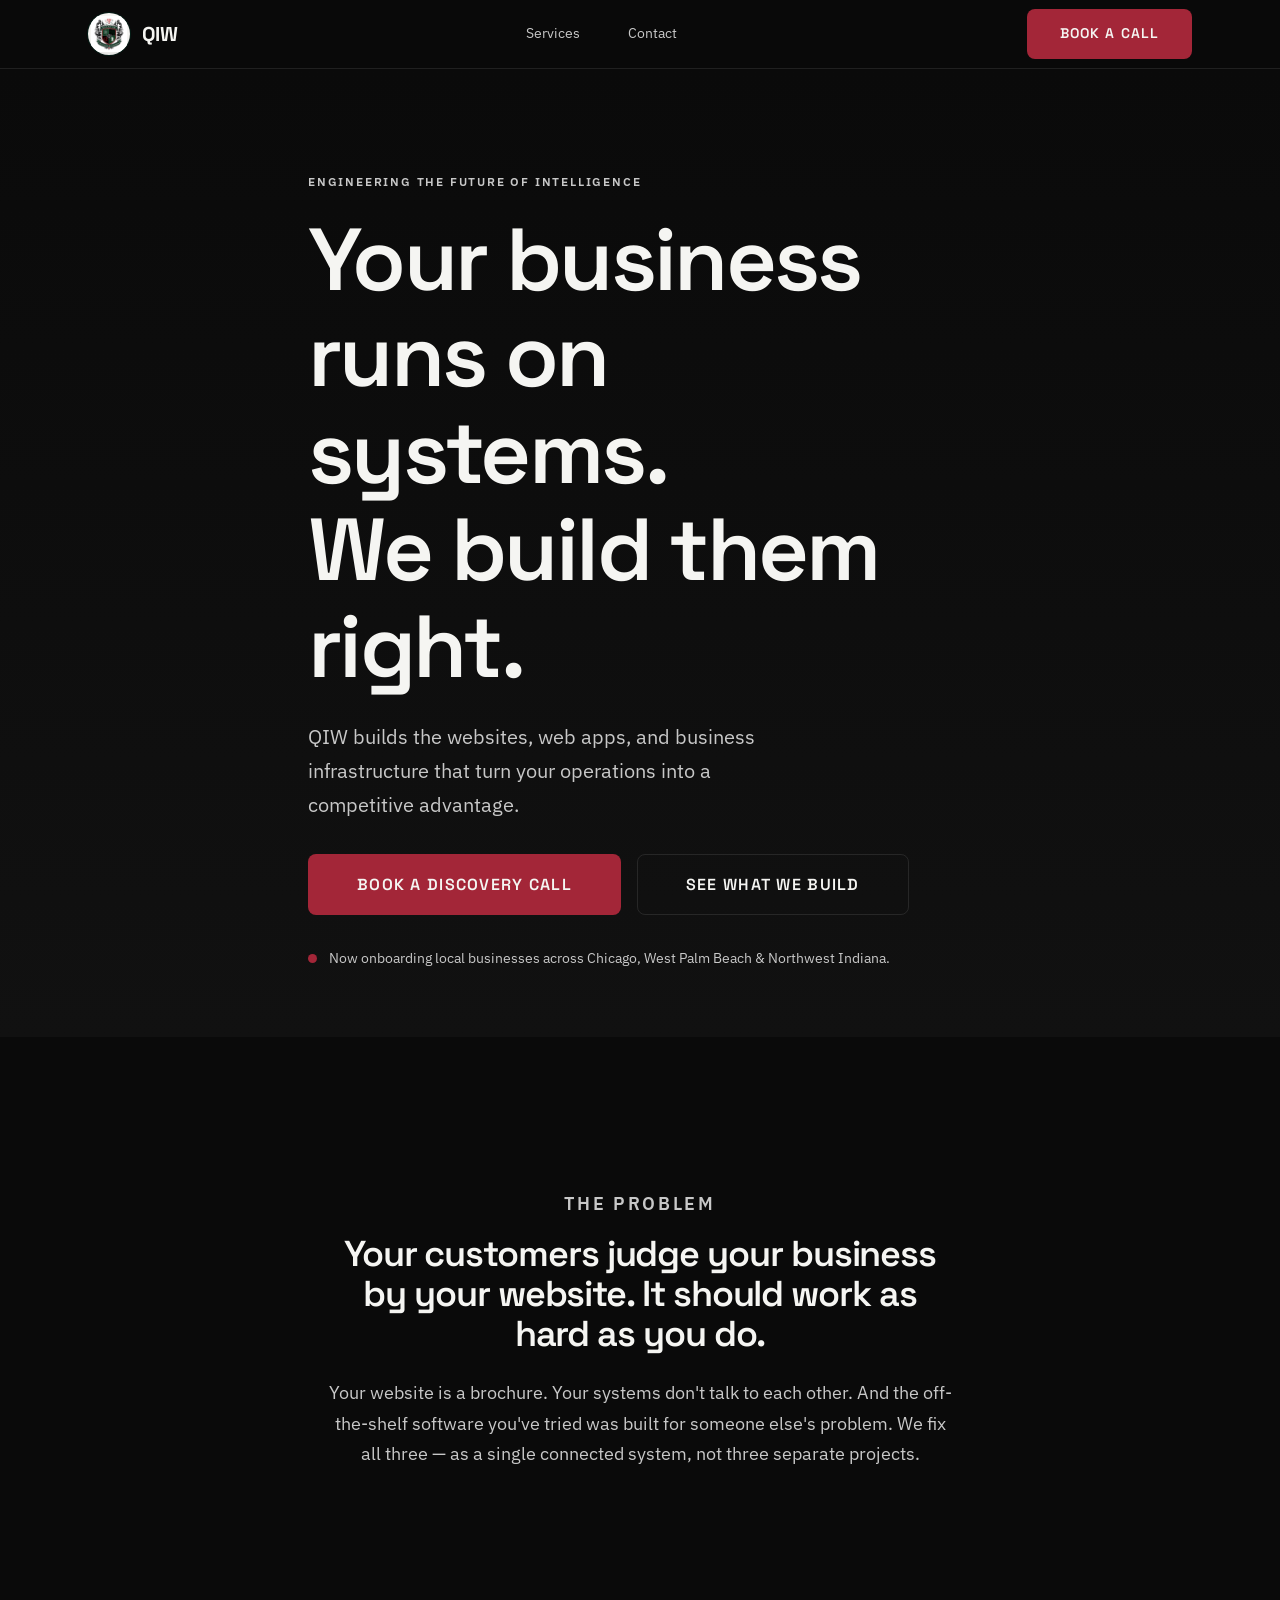
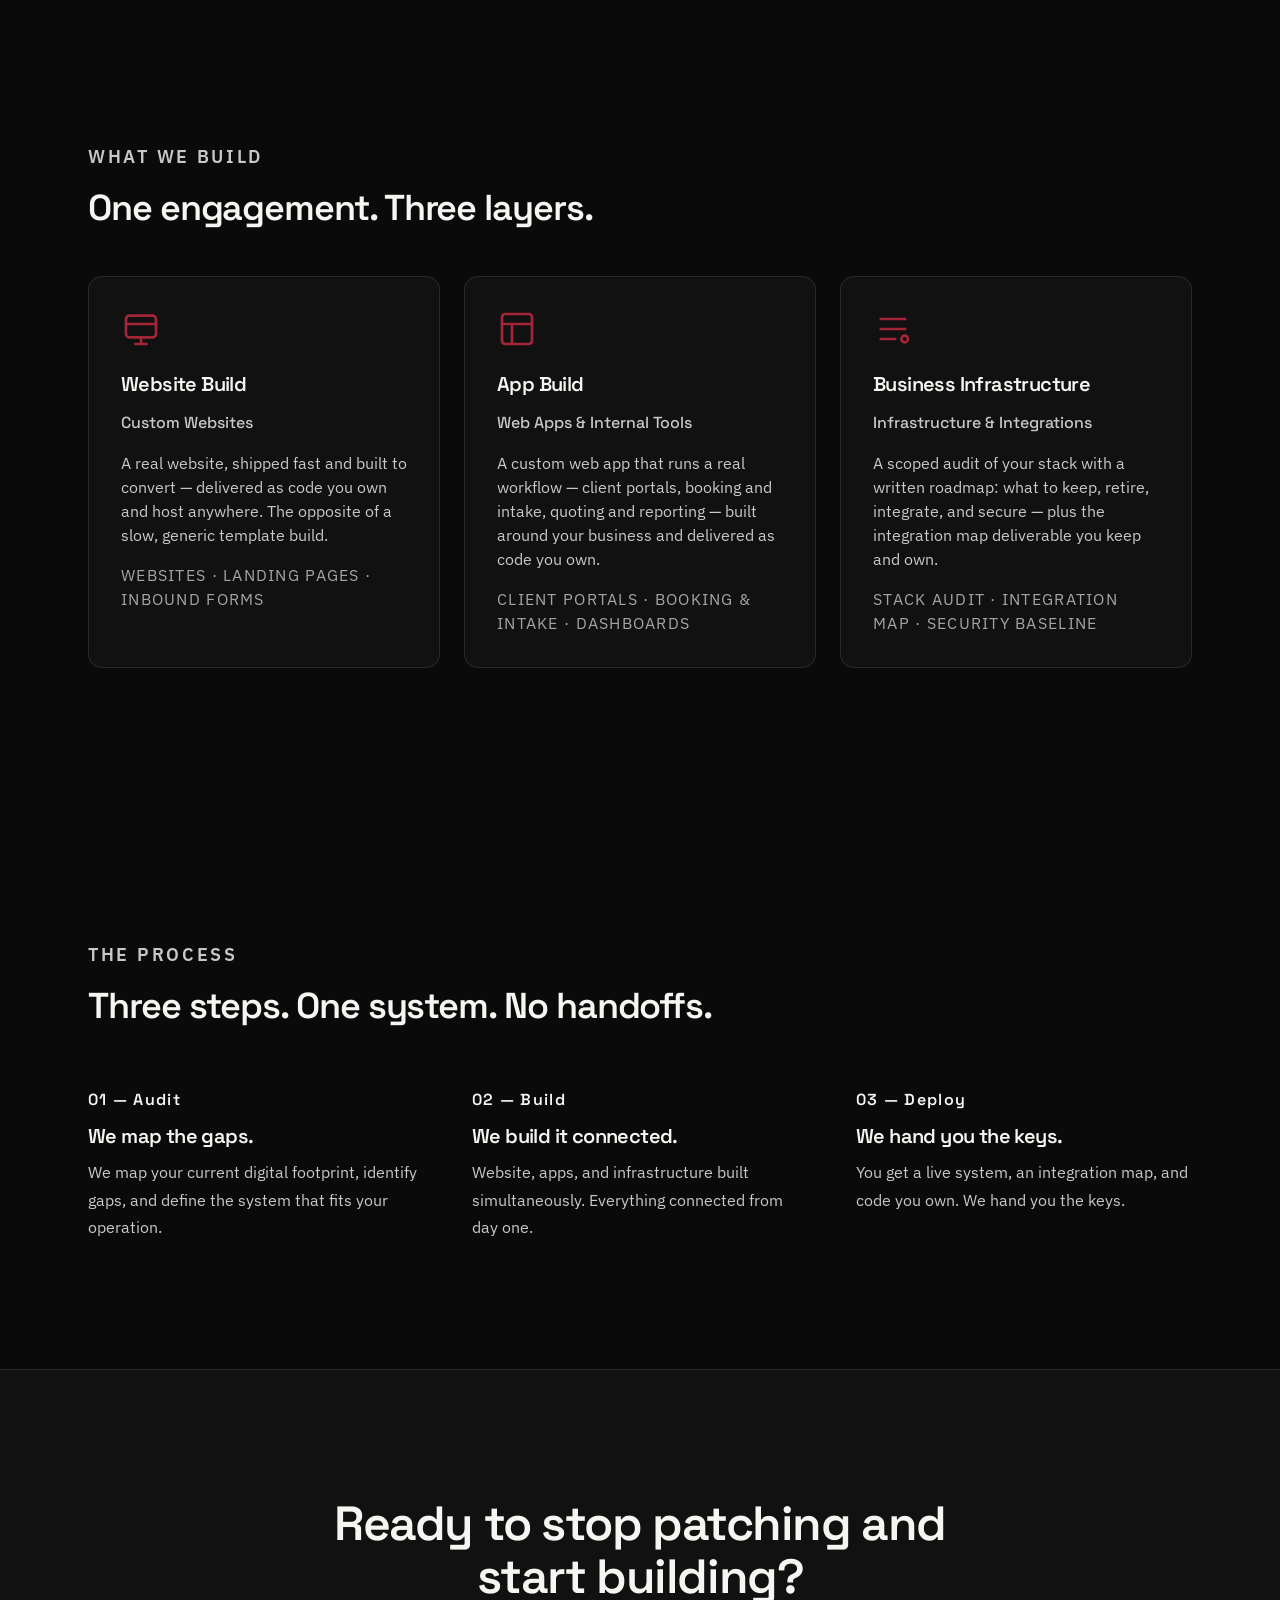
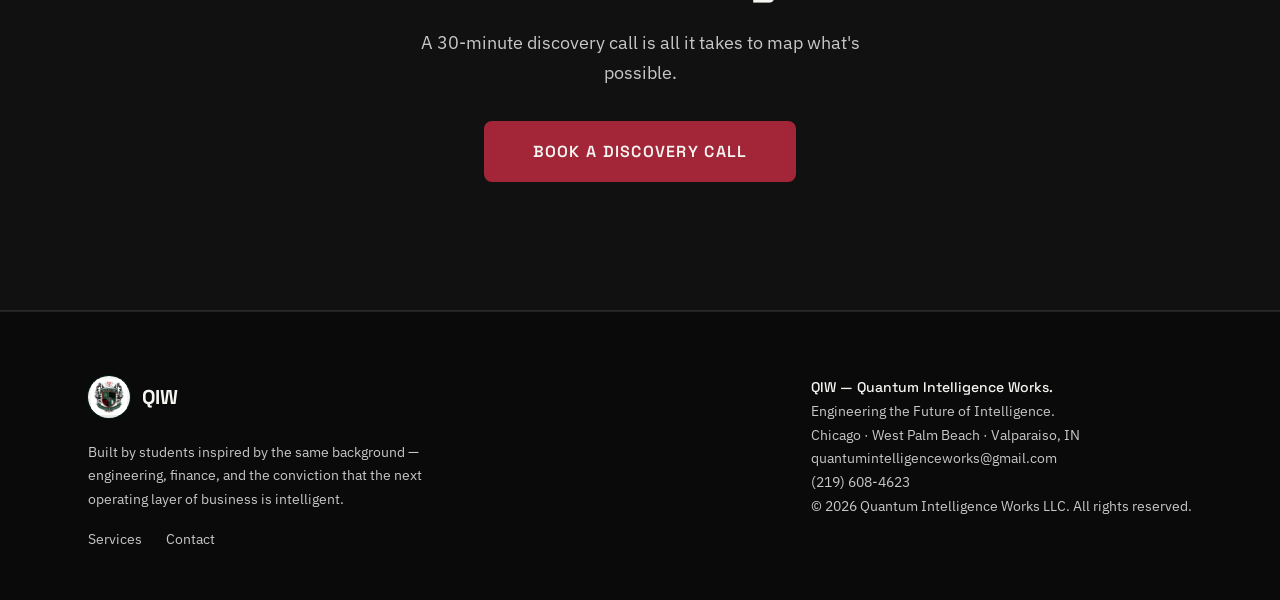
==== commit 477776e8: "feat: rebrand public site to QIW — websites, apps, business infrastructure - Brand name QuantumAI ->" ====
--- a/index.html
+++ b/index.html
@@ -3,23 +3,23 @@
 <head>
   <meta charset="UTF-8" />
   <meta name="viewport" content="width=device-width, initial-scale=1.0" />
-  <title>QuantumAI — Engineering the Future of Intelligence</title>
-  <meta name="description" content="QuantumAI builds custom websites, systems architecture, and AI models for businesses ready to operate at a higher level." />
+  <title>QIW — Websites, Apps &amp; Business Infrastructure</title>
+  <meta name="description" content="QIW — Quantum Intelligence Works — builds custom websites, web apps, and business infrastructure for businesses ready to operate at a higher level." />
   <meta name="robots" content="index, follow" />
   <meta name="theme-color" content="#0A0A0A" />
-  <link rel="canonical" href="https://quantumai.io/" />
+  <link rel="canonical" href="https://quantumintelligenceworks.github.io/QIW---Site/" />
 
   <!-- Open Graph -->
-  <meta property="og:title" content="QuantumAI — Engineering the Future of Intelligence" />
-  <meta property="og:description" content="QuantumAI builds custom websites, systems architecture, and AI models for businesses ready to operate at a higher level." />
-  <meta property="og:image" content="assets/og-image.png" />
+  <meta property="og:title" content="QIW — Websites, Apps &amp; Business Infrastructure" />
+  <meta property="og:description" content="QIW — Quantum Intelligence Works — builds custom websites, web apps, and business infrastructure for businesses ready to operate at a higher level." />
+  <meta property="og:image" content="https://quantumintelligenceworks.github.io/QIW---Site/assets/og-image.png" />
   <meta property="og:type" content="website" />
-  <meta property="og:url" content="https://quantumai.io/" />
+  <meta property="og:url" content="https://quantumintelligenceworks.github.io/QIW---Site/" />
   <!-- Twitter -->
   <meta name="twitter:card" content="summary_large_image" />
-  <meta name="twitter:title" content="QuantumAI — Engineering the Future of Intelligence" />
-  <meta name="twitter:description" content="Custom websites, integrated infrastructure, and AI models for businesses ready to operate at a higher level." />
-  <meta name="twitter:image" content="assets/og-image.png" />
+  <meta name="twitter:title" content="QIW — Websites, Apps &amp; Business Infrastructure" />
+  <meta name="twitter:description" content="Custom websites, web apps, and business infrastructure for businesses ready to operate at a higher level." />
+  <meta name="twitter:image" content="https://quantumintelligenceworks.github.io/QIW---Site/assets/og-image.png" />
 
   <!-- Favicon: red Q mark (crisp at tab size); crest is the on-page logo -->
   <link rel="icon" type="image/svg+xml" href="assets/favicon.svg" />
@@ -40,14 +40,15 @@
   {
     "@context": "https://schema.org",
     "@type": "Organization",
-    "name": "QuantumAI",
+    "name": "QIW",
+    "alternateName": "Quantum Intelligence Works",
     "legalName": "Quantum Intelligence Works LLC",
-    "url": "https://quantumai.io",
+    "url": "https://quantumintelligenceworks.github.io/QIW---Site",
     "slogan": "Engineering the Future of Intelligence",
     "email": "quantumintelligenceworks@gmail.com",
     "telephone": "+1-219-608-4623",
     "areaServed": ["Chicago, IL", "West Palm Beach, FL", "Valparaiso, IN"],
-    "knowsAbout": ["Custom website development", "Tech infrastructure consulting", "AI automation agents"]
+    "knowsAbout": ["Custom website development", "Custom web app development", "Business infrastructure consulting"]
   }
   </script>
 </head>
@@ -57,8 +58,8 @@
   <!-- NAV -->
   <header class="nav">
     <div class="container nav__inner">
-      <a class="brand" href="index.html" aria-label="QuantumAI home">
-        <span class="brand__badge"><img src="assets/qiw-crest.png" width="40" height="40" alt="" /></span><span class="brand__name">QuantumAI</span>
+      <a class="brand" href="index.html" aria-label="QIW home">
+        <span class="brand__badge"><img src="assets/qiw-crest.png" width="40" height="40" alt="" /></span><span class="brand__name">QIW</span>
       </a>
       <nav class="nav__links" aria-label="Primary">
         <a href="services.html">Services</a>
@@ -75,8 +76,8 @@
     <section class="hero">
       <div class="container hero__inner">
         <p class="tag">Engineering the Future of Intelligence</p>
-        <h1>Your business runs on systems.<br>We make them intelligent.</h1>
-        <p class="hero__sub">QuantumAI builds the digital infrastructure, AI automation, and custom models that turn your operations into a competitive advantage.</p>
+        <h1>Your business runs on systems.<br>We build them right.</h1>
+        <p class="hero__sub">QIW builds the websites, web apps, and business infrastructure that turn your operations into a competitive advantage.</p>
         <div class="hero__cta">
           <a class="btn btn--primary btn--lg" href="contact.html">Book a Discovery Call</a>
           <a class="btn btn--ghost btn--lg" href="services.html">See What We Build</a>
@@ -90,7 +91,7 @@
       <div class="container">
         <p class="tag">The Problem</p>
         <h2>Your customers judge your business by your website. It should work as hard as you do.</h2>
-        <p>Your website is a brochure. Your systems don't talk to each other. And the AI tools you've tried were built for someone else's problem. We fix all three — as a single connected system, not three separate projects.</p>
+        <p>Your website is a brochure. Your systems don't talk to each other. And the off-the-shelf software you've tried was built for someone else's problem. We fix all three — as a single connected system, not three separate projects.</p>
       </div>
     </section>
 
@@ -105,26 +106,26 @@
         <div class="services-grid">
           <article class="card">
             <svg class="card__icon" viewBox="0 0 24 24" fill="none" stroke="currentColor" stroke-width="1.6" aria-hidden="true"><rect x="3" y="4" width="18" height="13" rx="2"/><path d="M3 9h18M8 21h8M12 17v4"/></svg>
-            <h3>Startup Website Build</h3>
-            <p class="card__sub">Website &amp; Web App</p>
+            <h3>Website Build</h3>
+            <p class="card__sub">Custom Websites</p>
             <p>A real website, shipped fast and built to convert — delivered as code you own and host anywhere. The opposite of a slow, generic template build.</p>
             <p class="card__meta">Websites · Landing pages · Inbound forms</p>
           </article>
 
           <article class="card">
+            <svg class="card__icon" viewBox="0 0 24 24" fill="none" stroke="currentColor" stroke-width="1.6" aria-hidden="true"><rect x="3" y="3" width="18" height="18" rx="2"/><path d="M3 9h18M9 9v12"/></svg>
+            <h3>App Build</h3>
+            <p class="card__sub">Web Apps &amp; Internal Tools</p>
+            <p>A custom web app that runs a real workflow — client portals, booking and intake, quoting and reporting — built around your business and delivered as code you own.</p>
+            <p class="card__meta">Client portals · Booking &amp; intake · Dashboards</p>
+          </article>
+
+          <article class="card">
             <svg class="card__icon" viewBox="0 0 24 24" fill="none" stroke="currentColor" stroke-width="1.6" aria-hidden="true"><path d="M4 6h16M4 12h16M4 18h10"/><circle cx="19" cy="18" r="2"/></svg>
-            <h3>Tech Infrastructure Consulting</h3>
+            <h3>Business Infrastructure</h3>
             <p class="card__sub">Infrastructure &amp; Integrations</p>
             <p>A scoped audit of your stack with a written roadmap: what to keep, retire, integrate, and secure — plus the integration map deliverable you keep and own.</p>
             <p class="card__meta">Stack audit · Integration map · Security baseline</p>
-          </article>
-
-          <article class="card">
-            <svg class="card__icon" viewBox="0 0 24 24" fill="none" stroke="currentColor" stroke-width="1.6" aria-hidden="true"><circle cx="12" cy="12" r="3.2"/><path d="M12 2v3M12 19v3M2 12h3M19 12h3M5 5l2 2M17 17l2 2M19 5l-2 2M7 17l-2 2"/></svg>
-            <h3>AI Automation Agent</h3>
-            <p class="card__sub">Custom AI Models &amp; Agents</p>
-            <p>A bespoke agent that runs one real workflow — inbound triage, lead sorting, document generation — trained on your data and deployed as an endpoint you own.</p>
-            <p class="card__meta">Workflow agents · Email triage · Follow-up</p>
           </article>
         </div>
       </div>
@@ -146,12 +147,12 @@
           <div class="step">
             <p class="step__num">02 — Build</p>
             <h3>We build it connected.</h3>
-            <p>Website, systems, and automation built simultaneously. Everything connected from day one.</p>
+            <p>Website, apps, and infrastructure built simultaneously. Everything connected from day one.</p>
           </div>
           <div class="step">
             <p class="step__num">03 — Deploy</p>
             <h3>We hand you the keys.</h3>
-            <p>You get a live system, an integration map, and endpoints you own. We hand you the keys.</p>
+            <p>You get a live system, an integration map, and code you own. We hand you the keys.</p>
           </div>
         </div>
       </div>
@@ -173,8 +174,8 @@
   <footer class="footer">
     <div class="container footer__grid">
       <div>
-        <a class="brand" href="index.html" aria-label="QuantumAI home">
-          <span class="brand__badge"><img src="assets/qiw-crest.png" width="40" height="40" alt="" /></span><span class="brand__name">QuantumAI</span>
+        <a class="brand" href="index.html" aria-label="QIW home">
+          <span class="brand__badge"><img src="assets/qiw-crest.png" width="40" height="40" alt="" /></span><span class="brand__name">QIW</span>
         </a>
         <p class="footer__tagline">Built by students inspired by the same background — engineering, finance, and the conviction that the next operating layer of business is intelligent.</p>
         <nav class="footer__links" aria-label="Footer">
@@ -183,7 +184,8 @@
         </nav>
       </div>
       <div class="footer__meta">
-        <b>Engineering the Future of Intelligence.</b><br>
+        <b>QIW — Quantum Intelligence Works.</b><br>
+        Engineering the Future of Intelligence.<br>
         Chicago · West Palm Beach · Valparaiso, IN<br>
         <a href="mailto:quantumintelligenceworks@gmail.com">quantumintelligenceworks@gmail.com</a><br>
         <a href="tel:+12196084623">(219) 608-4623</a><br>
--- a/styles/tokens.css
+++ b/styles/tokens.css
@@ -1,5 +1,5 @@
 /* tokens.css — transcribed verbatim from docs/design-system.md
-   QuantumAI design tokens. Three brand colors + two neutrals. Dark canvas only. */
+   QIW design tokens. Three brand colors + two neutrals. Dark canvas only. */
 
 :root {
   /* Brand */
--- a/styles/components.css
+++ b/styles/components.css
@@ -94,10 +94,11 @@
 }
 .brand__name b { color: var(--color-red); }
 
-.nav__links { display: none; }
+/* Links visible on mobile too (short labels) so phone users can navigate from the top */
+.nav__links { display: inline-flex; align-items: center; gap: var(--space-4); }
 .nav__links a {
   font-family: var(--font-body);
-  font-size: var(--text-base);
+  font-size: var(--text-sm);
   color: var(--text-muted);
   transition: color var(--duration-base) var(--ease-out);
 }
@@ -324,18 +325,19 @@
               transform var(--duration-base) var(--ease-out);
 }
 .contact-card:hover { border-color: rgba(163, 38, 56, 0.4); transform: translateY(-2px); }
-.contact-card .tag { color: var(--color-paper); }   /* was red (~2.6:1, fails AA on #111) — red reserved for CTAs */
+.contact-card .tag { color: var(--color-paper); display: block; }   /* label always above the value; was red (~2.6:1, fails AA) — red reserved for CTAs */
 .contact-card a {
   display: inline-block;
+  max-width: 100%;
   margin-top: var(--space-4);
   font-family: var(--font-display);
-  font-size: var(--text-2xl);
+  font-size: clamp(1.125rem, 5vw, var(--text-2xl));   /* scales down so long email never clips on mobile */
   font-weight: var(--weight-semibold);
   color: var(--color-paper);
   letter-spacing: var(--tracking-tight);
   border-bottom: 1px solid rgba(245, 245, 242, 0.35);
   transition: border-color var(--duration-base) var(--ease-out);
-  word-break: break-word;
+  overflow-wrap: anywhere;
 }
 .contact-card a:hover { border-color: var(--color-paper); }
 .contact-card p { margin-top: var(--space-3); font-size: var(--text-base); }
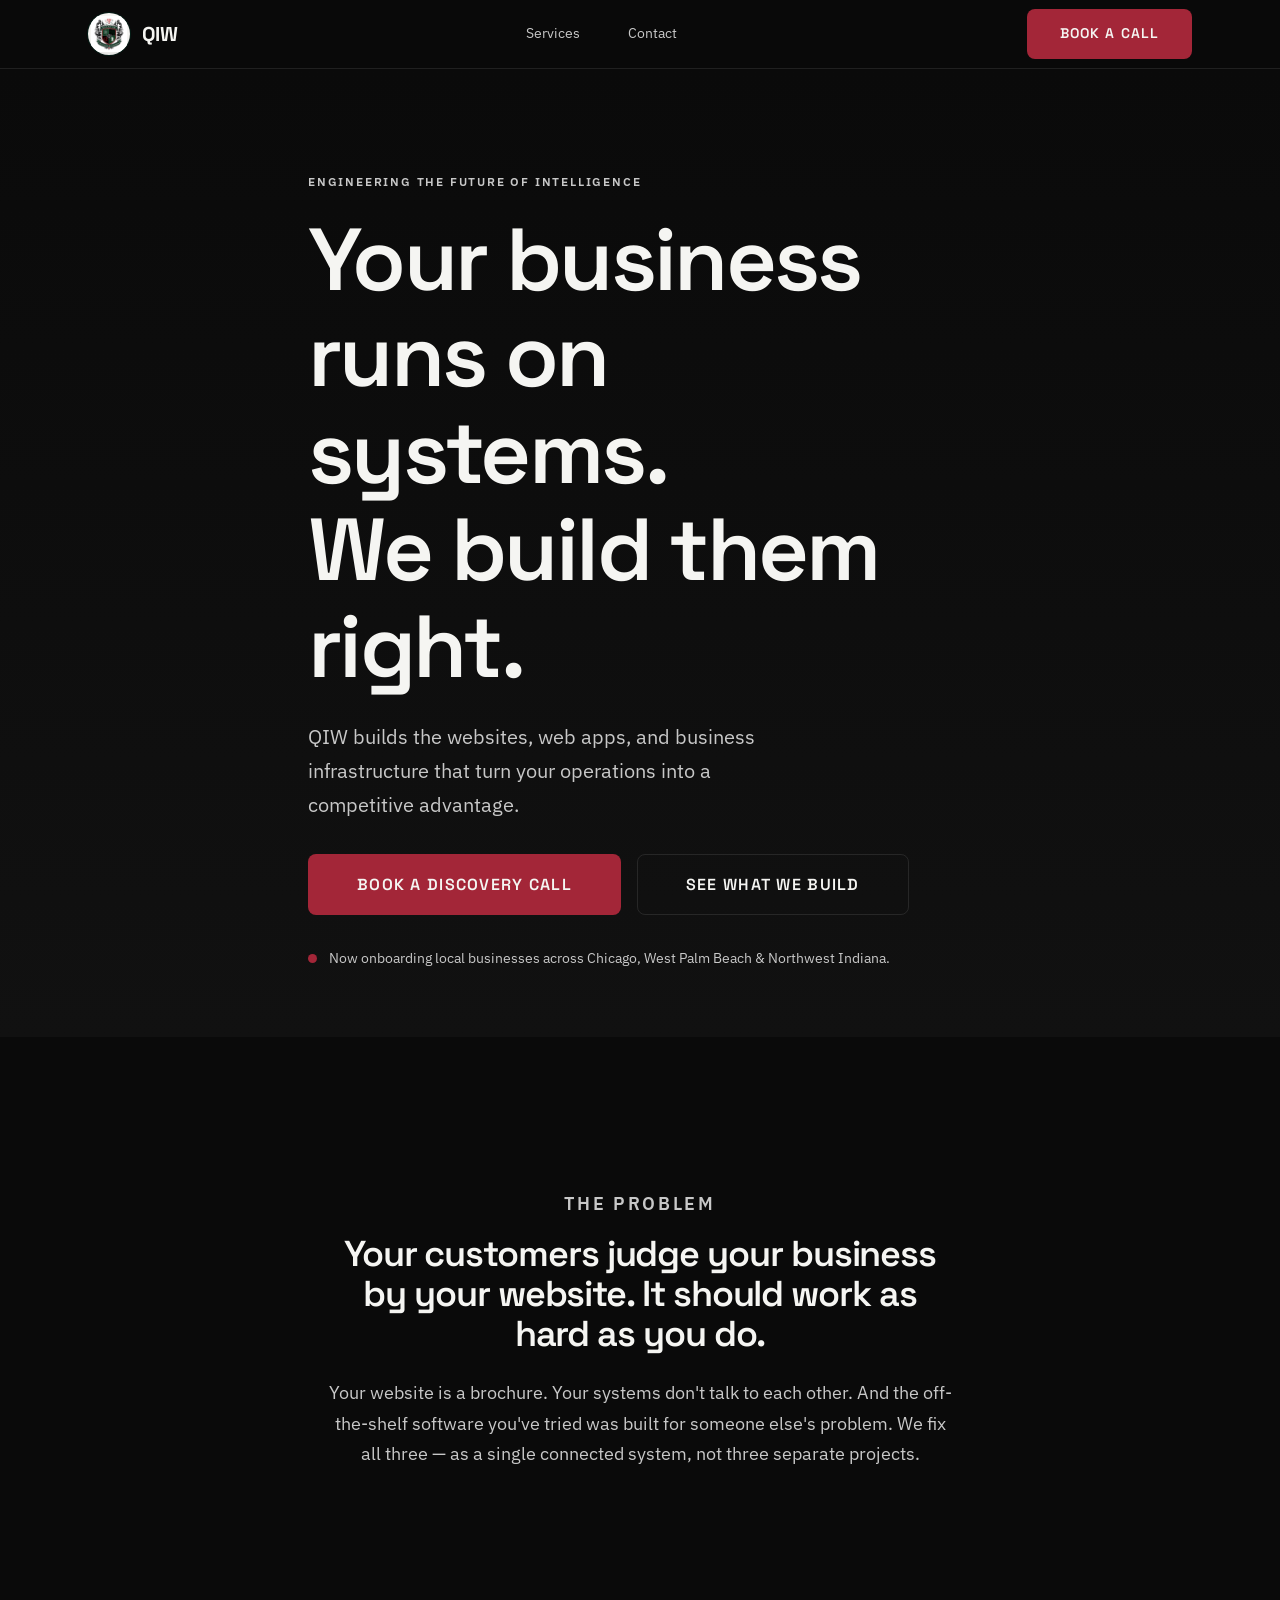
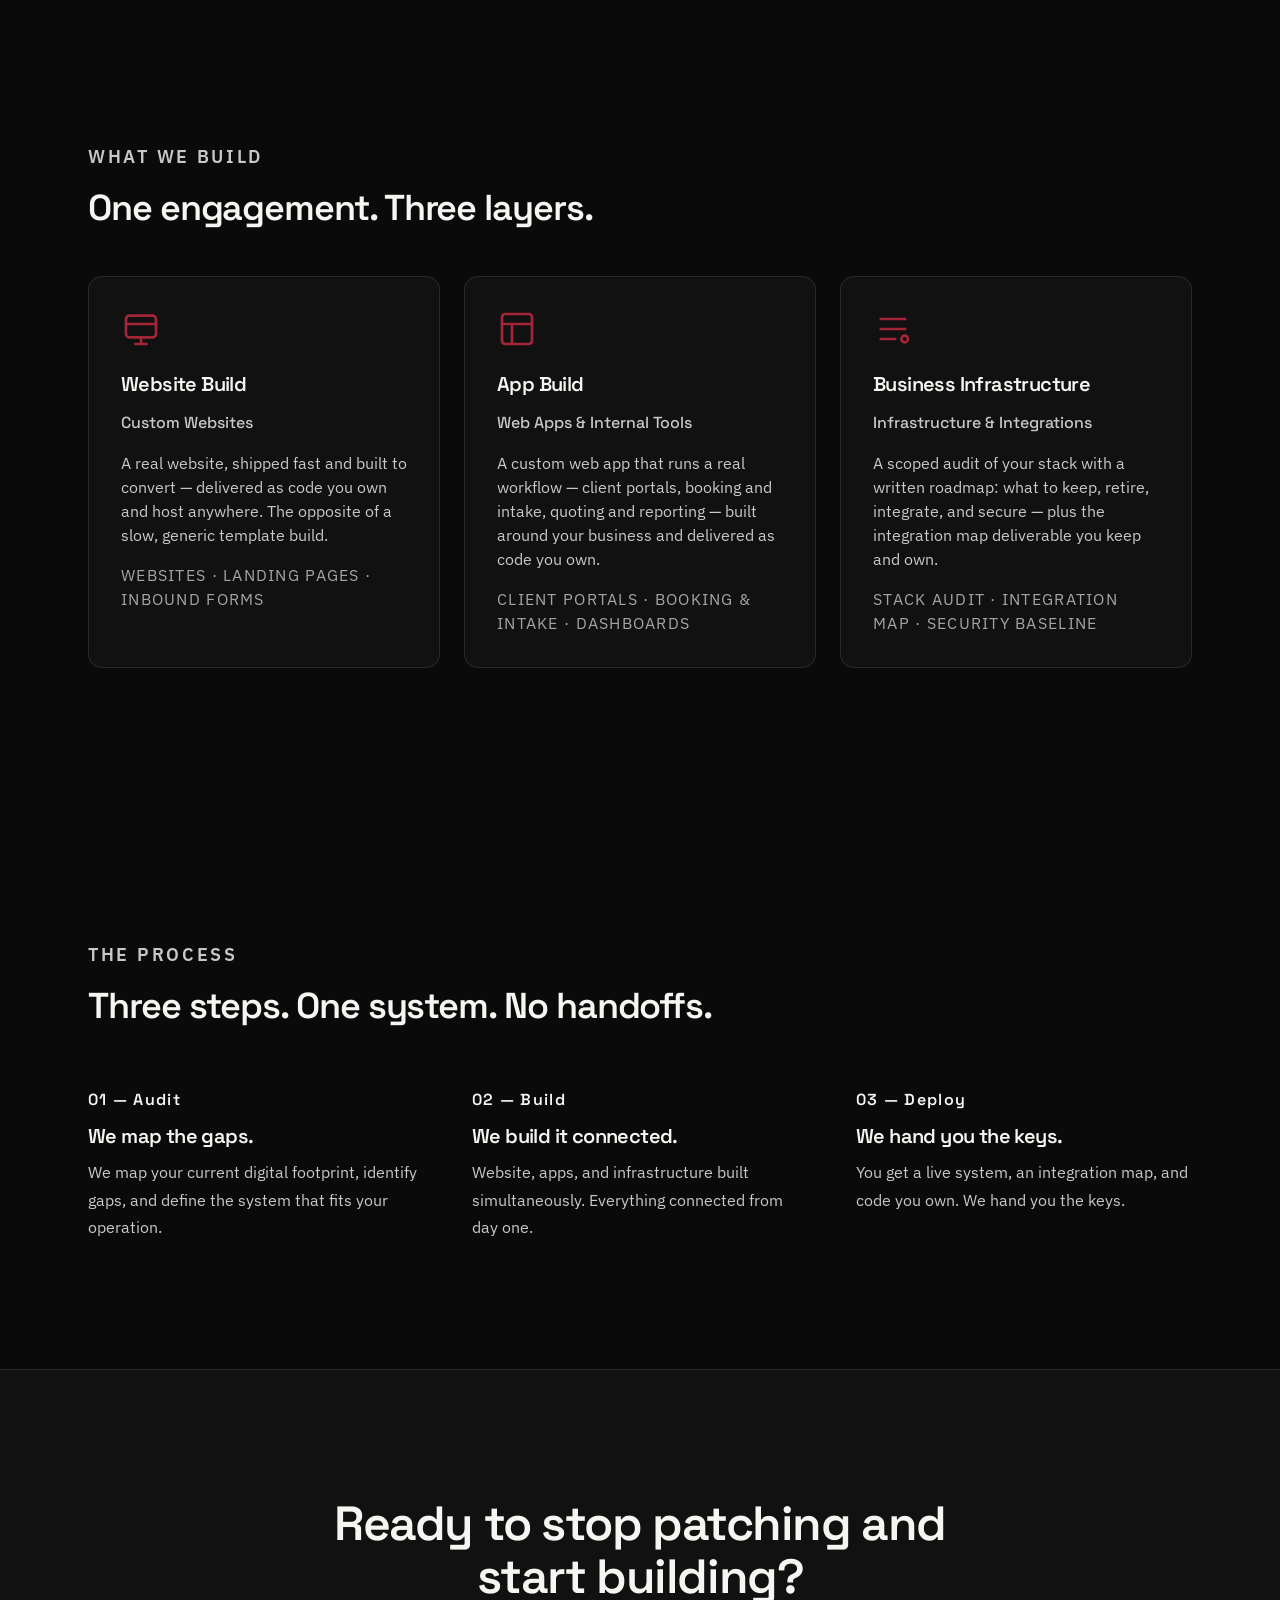
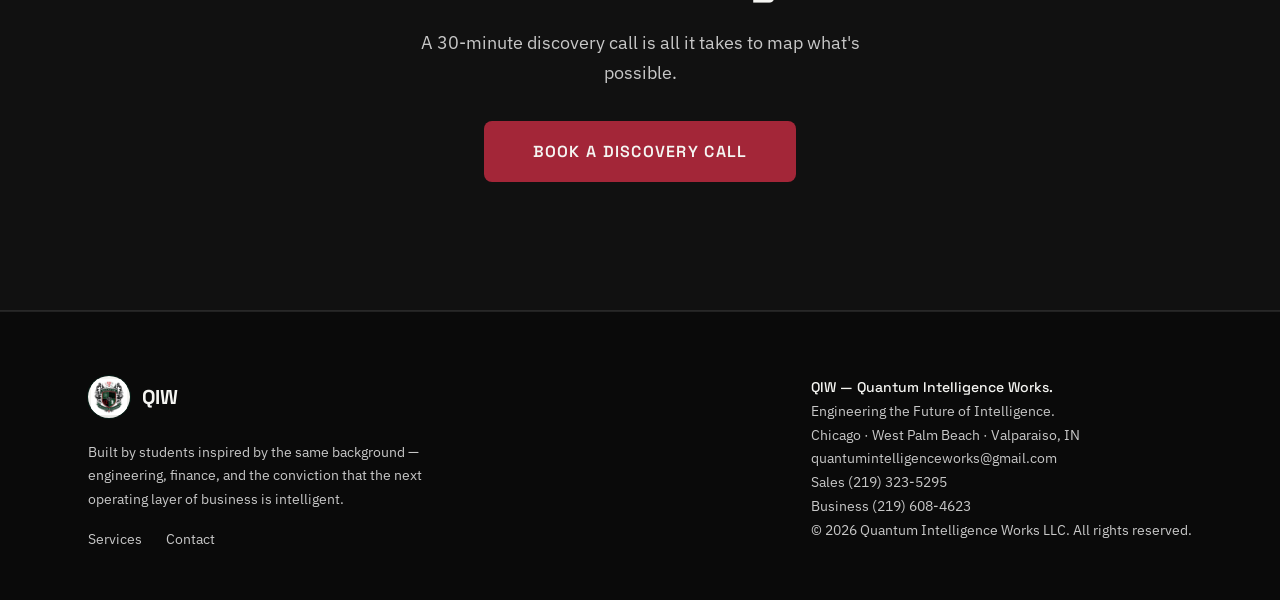
==== commit 19486929: "feat: add Formspree intake form + sales/business phone lines - Intake form on contact.html wired to " ====
--- a/index.html
+++ b/index.html
@@ -47,6 +47,10 @@
     "slogan": "Engineering the Future of Intelligence",
     "email": "quantumintelligenceworks@gmail.com",
     "telephone": "+1-219-608-4623",
+    "contactPoint": [
+      { "@type": "ContactPoint", "telephone": "+1-219-323-5295", "contactType": "sales" },
+      { "@type": "ContactPoint", "telephone": "+1-219-608-4623", "contactType": "customer service" }
+    ],
     "areaServed": ["Chicago, IL", "West Palm Beach, FL", "Valparaiso, IN"],
     "knowsAbout": ["Custom website development", "Custom web app development", "Business infrastructure consulting"]
   }
@@ -188,7 +192,8 @@
         Engineering the Future of Intelligence.<br>
         Chicago · West Palm Beach · Valparaiso, IN<br>
         <a href="mailto:quantumintelligenceworks@gmail.com">quantumintelligenceworks@gmail.com</a><br>
-        <a href="tel:+12196084623">(219) 608-4623</a><br>
+        Sales <a href="tel:+12193235295">(219) 323-5295</a><br>
+        Business <a href="tel:+12196084623">(219) 608-4623</a><br>
         © 2026 Quantum Intelligence Works LLC. All rights reserved.
       </div>
     </div>
--- a/styles/components.css
+++ b/styles/components.css
@@ -327,7 +327,8 @@
 .contact-card:hover { border-color: rgba(163, 38, 56, 0.4); transform: translateY(-2px); }
 .contact-card .tag { color: var(--color-paper); display: block; }   /* label always above the value; was red (~2.6:1, fails AA) — red reserved for CTAs */
 .contact-card a {
-  display: inline-block;
+  display: block;
+  width: fit-content;
   max-width: 100%;
   margin-top: var(--space-4);
   font-family: var(--font-display);
@@ -341,7 +342,130 @@
 }
 .contact-card a:hover { border-color: var(--color-paper); }
 .contact-card p { margin-top: var(--space-3); font-size: var(--text-base); }
+.contact-card__label { font-size: var(--text-sm); }
+.contact-card p.contact-card__label { margin-top: var(--space-2); }
+.contact-card__label + a { margin-top: var(--space-5); }
 .contact-note { margin-top: var(--space-12); font-size: var(--text-base); color: var(--text-muted); }
+
+/* ── Intake form (contact page) ─────────────────────────── */
+.intake { max-width: 640px; }
+.intake h2 { font-size: var(--text-3xl); margin-top: var(--space-4); }
+.form { margin-top: var(--space-8); display: grid; gap: var(--space-6); }
+.form__row { display: grid; gap: var(--space-6); }
+@media (min-width: 720px) {
+  .form__row { grid-template-columns: repeat(2, 1fr); }
+}
+.form__field { display: grid; gap: var(--space-2); }
+.form__field label {
+  font-family: var(--font-body);
+  font-size: var(--text-xs);
+  font-weight: var(--weight-semibold);
+  letter-spacing: var(--tracking-widest);
+  text-transform: uppercase;
+  color: var(--color-paper);
+}
+.form__field input,
+.form__field textarea {
+  width: 100%;
+  padding: var(--space-3) var(--space-4);
+  background: var(--bg-surface);
+  border: 1px solid var(--border);
+  border-radius: 8px;
+  font-family: var(--font-body);
+  font-size: var(--text-base);
+  color: var(--color-paper);
+  transition: border-color var(--duration-base) var(--ease-out);
+}
+.form__field input:hover,
+.form__field textarea:hover { border-color: var(--color-fog); }
+.form__field input:focus-visible,
+.form__field textarea:focus-visible {
+  outline: 2px solid var(--color-red);
+  outline-offset: 2px;
+}
+.form__field textarea { resize: vertical; min-height: 140px; }
+.form__field ::placeholder { color: var(--text-muted); opacity: 0.75; }
+.form__field select {
+  width: 100%;
+  padding: var(--space-3) var(--space-10) var(--space-3) var(--space-4);
+  background: var(--bg-surface);
+  border: 1px solid var(--border);
+  border-radius: 8px;
+  font-family: var(--font-body);
+  font-size: var(--text-base);
+  color: var(--color-paper);
+  color-scheme: dark;
+  appearance: none;
+  -webkit-appearance: none;
+  background-image: url("data:image/svg+xml,%3Csvg xmlns='http://www.w3.org/2000/svg' width='12' height='8' viewBox='0 0 12 8'%3E%3Cpath d='M1 1l5 5 5-5' fill='none' stroke='%23C8C8C8' stroke-width='2'/%3E%3C/svg%3E");
+  background-repeat: no-repeat;
+  background-position: right 14px center;
+  transition: border-color var(--duration-base) var(--ease-out);
+  cursor: pointer;
+}
+.form__field select:hover { border-color: var(--color-fog); }
+.form__field select:focus-visible { outline: 2px solid var(--color-red); outline-offset: 2px; }
+.form .btn { justify-self: start; }
+.form__note { font-size: var(--text-sm); color: var(--text-muted); }
+
+/* Service picker — radio choice cards */
+.form__choices { border: 0; padding: 0; margin: 0; }
+.form__choices legend {
+  font-family: var(--font-body);
+  font-size: var(--text-xs);
+  font-weight: var(--weight-semibold);
+  letter-spacing: var(--tracking-widest);
+  text-transform: uppercase;
+  color: var(--color-paper);
+}
+.choice-grid { display: grid; gap: var(--space-3); margin-top: var(--space-3); }
+@media (min-width: 720px) {
+  .choice-grid { grid-template-columns: repeat(2, 1fr); }
+}
+.choice {
+  display: flex;
+  align-items: flex-start;
+  gap: var(--space-3);
+  padding: var(--space-4);
+  background: var(--bg-surface);
+  border: 1px solid var(--border);
+  border-radius: 10px;
+  cursor: pointer;
+  transition: border-color var(--duration-base) var(--ease-out);
+}
+.choice:hover { border-color: var(--color-fog); }
+.choice:has(input:checked) { border-color: rgba(163, 38, 56, 0.65); }
+.choice input {
+  accent-color: var(--color-red);
+  margin-top: 4px;
+  flex: 0 0 auto;
+}
+.choice input:focus-visible { outline: 2px solid var(--color-red); outline-offset: 2px; }
+.choice b {
+  display: block;
+  font-family: var(--font-display);
+  font-weight: var(--weight-semibold);
+  font-size: var(--text-base);
+  color: var(--color-paper);
+}
+.choice small { display: block; margin-top: 2px; font-size: var(--text-xs); color: var(--text-muted); }
+
+/* Formspree AJAX status + field errors (hidden while empty) */
+.form__status {
+  margin-top: var(--space-6);
+  padding: var(--space-4) var(--space-5);
+  border: 1px solid var(--border);
+  border-left: 3px solid var(--color-green);
+  border-radius: 8px;
+  background: var(--bg-surface);
+  font-size: var(--text-base);
+  color: var(--color-paper);
+}
+.form__status--error { border-left-color: var(--color-red); }
+.form__status:empty { display: none; }
+.form__err { font-size: var(--text-sm); color: var(--color-paper); }
+.form__err:not(:empty) { padding-left: var(--space-3); border-left: 3px solid var(--color-red); }
+.form__err:empty { display: none; }
 
 /* ── 404 ────────────────────────────────────────────────── */
 .error-page {
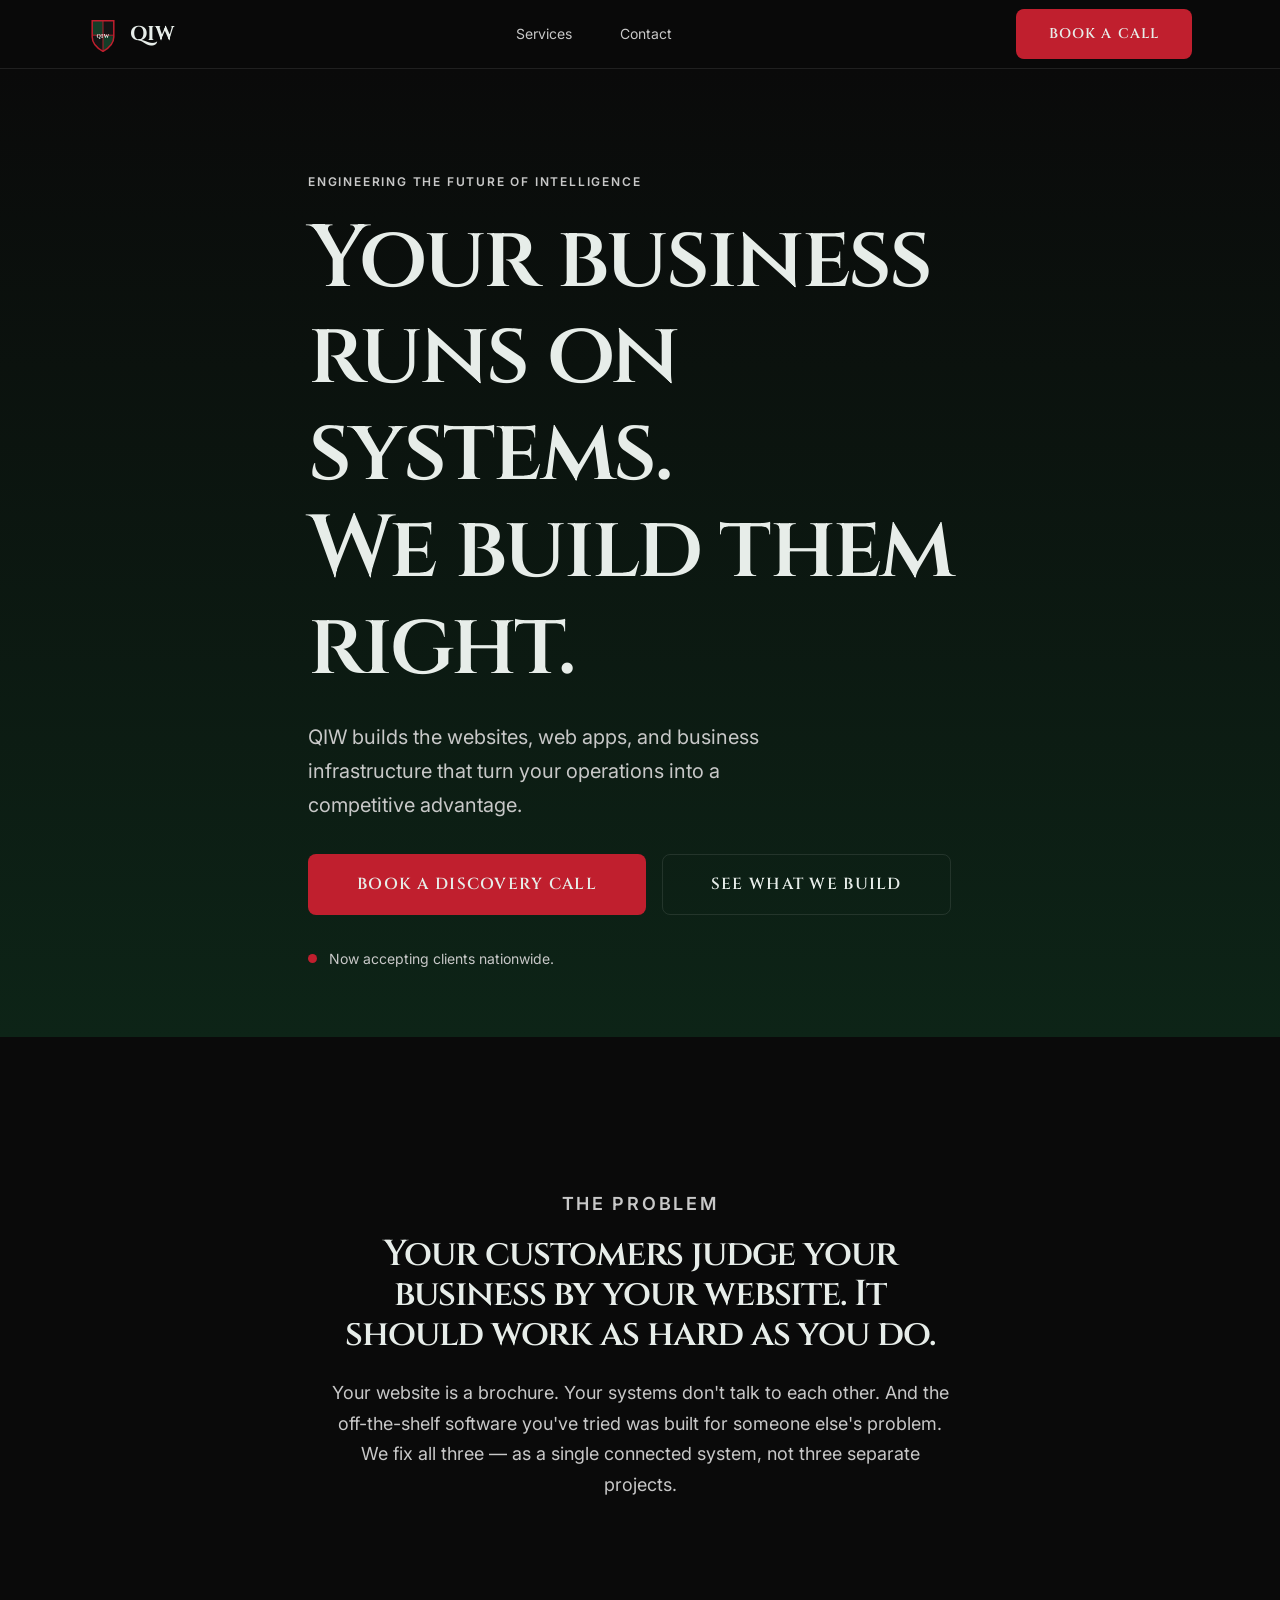
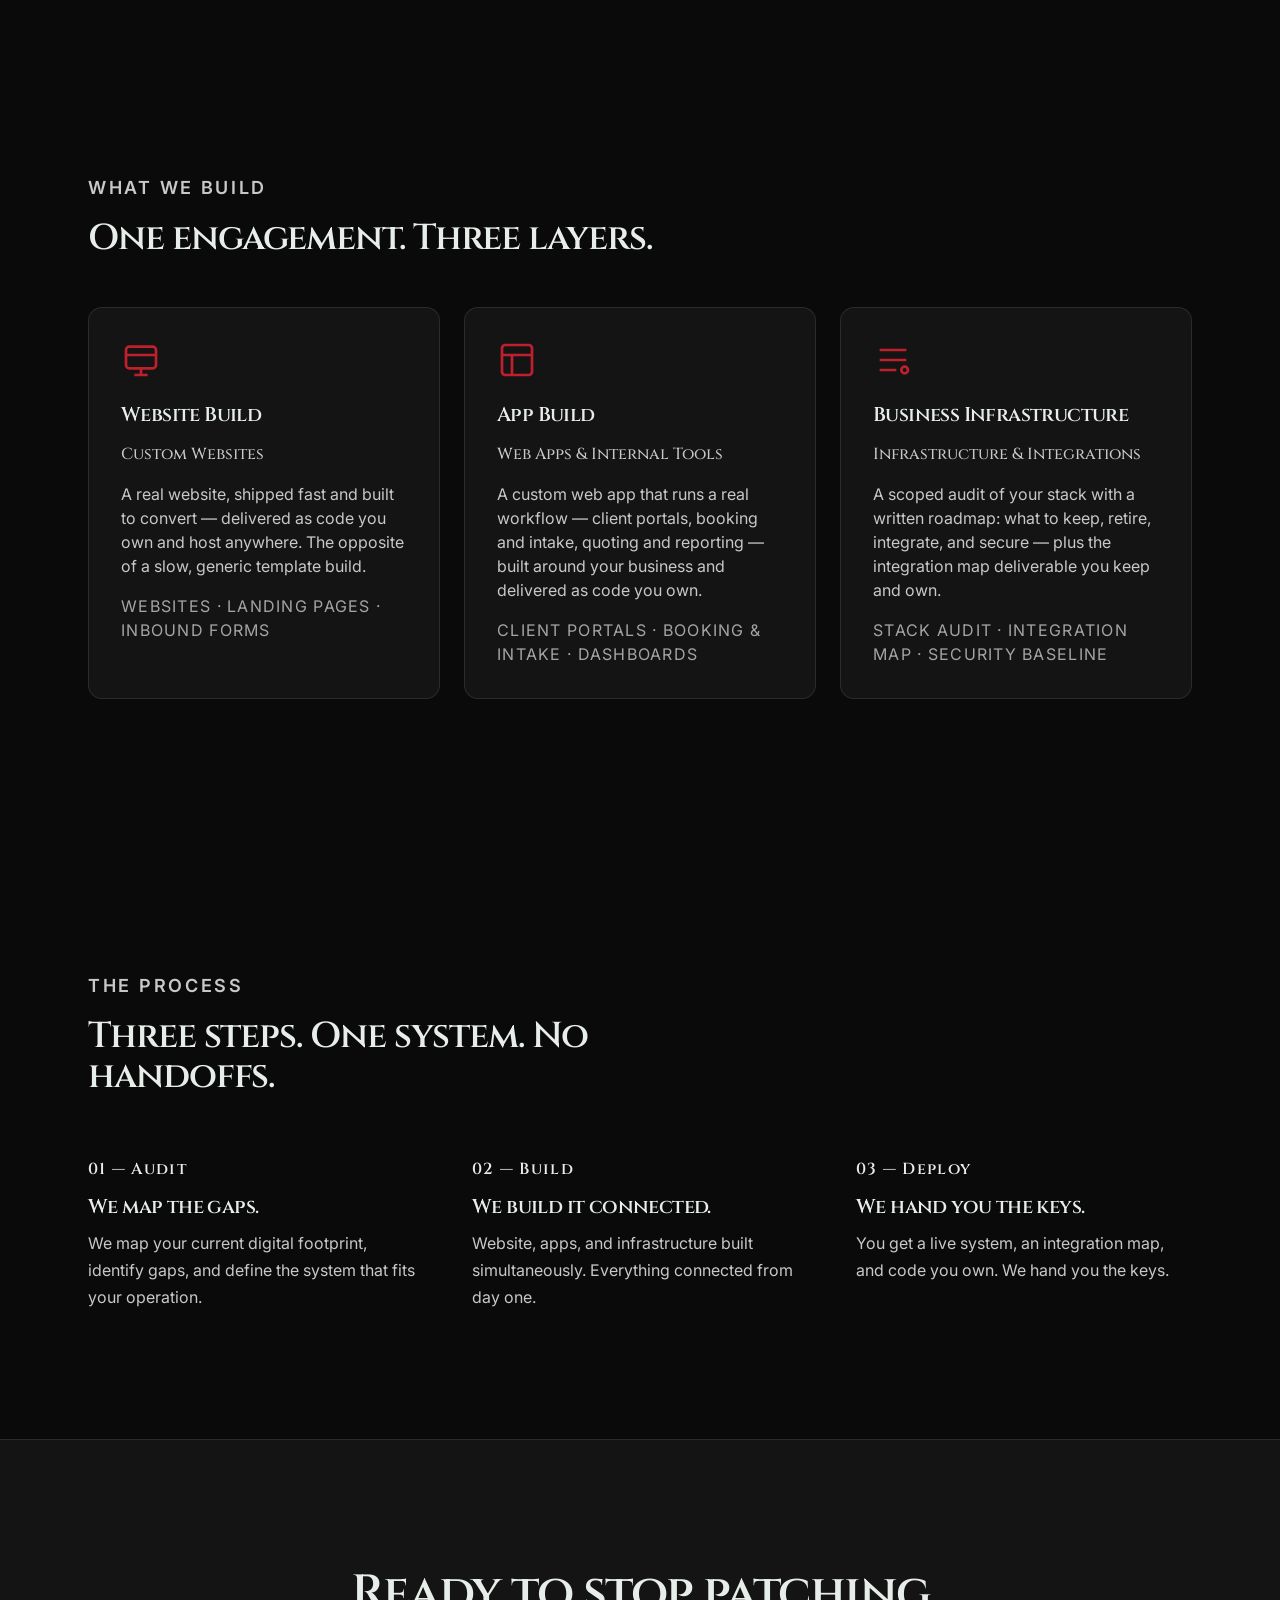
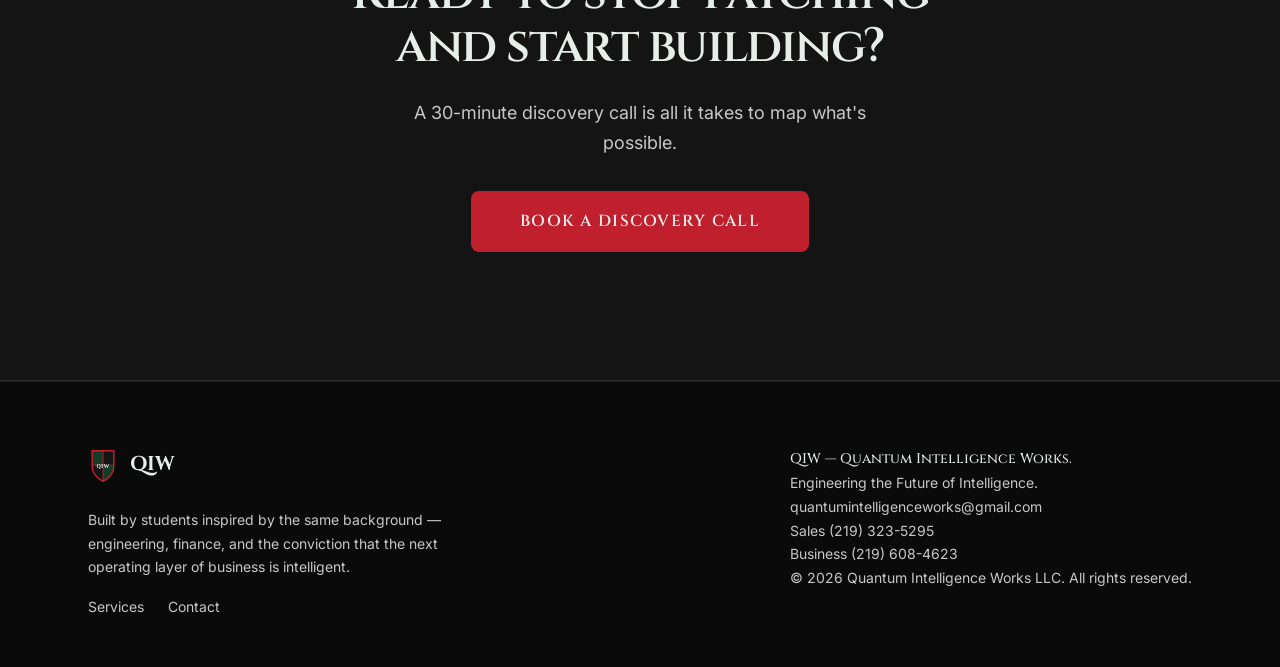
==== commit 6ab05d5e: "feat: apply QIW Brand Kit — new palette, Cinzel+Inter fonts, shield mark, nationwide - Swap color pa" ====
--- a/index.html
+++ b/index.html
@@ -25,10 +25,10 @@
   <link rel="icon" type="image/svg+xml" href="assets/favicon.svg" />
   <link rel="apple-touch-icon" href="assets/qiw-crest.png" />
 
-  <!-- Fonts: Space Grotesk (display) + IBM Plex Sans (body) -->
-  <link rel="preload" href="assets/fonts/space-grotesk-latin.woff2" as="font" type="font/woff2" crossorigin />
-  <link rel="preload" href="assets/fonts/ibm-plex-sans-latin.woff2" as="font" type="font/woff2" crossorigin />
-  <link rel="stylesheet" href="styles/fonts.css" />
+  <!-- Fonts: Cinzel (display) + Inter (body) — Google Fonts -->
+  <link rel="preconnect" href="https://fonts.googleapis.com" />
+  <link rel="preconnect" href="https://fonts.gstatic.com" crossorigin />
+  <link href="https://fonts.googleapis.com/css2?family=Cinzel:wght@500;600;700&family=Inter:wght@400;500;600;700&display=swap" rel="stylesheet" />
 
   <link rel="stylesheet" href="styles/tokens.css" />
   <link rel="stylesheet" href="styles/reset.css" />
@@ -51,7 +51,7 @@
       { "@type": "ContactPoint", "telephone": "+1-219-323-5295", "contactType": "sales" },
       { "@type": "ContactPoint", "telephone": "+1-219-608-4623", "contactType": "customer service" }
     ],
-    "areaServed": ["Chicago, IL", "West Palm Beach, FL", "Valparaiso, IN"],
+    "areaServed": "US",
     "knowsAbout": ["Custom website development", "Custom web app development", "Business infrastructure consulting"]
   }
   </script>
@@ -63,7 +63,7 @@
   <header class="nav">
     <div class="container nav__inner">
       <a class="brand" href="index.html" aria-label="QIW home">
-        <span class="brand__badge"><img src="assets/qiw-crest.png" width="40" height="40" alt="" /></span><span class="brand__name">QIW</span>
+        <img src="assets/qiw-mark.svg" class="brand__mark" width="30" height="36" alt="" /><span class="brand__name">QIW</span>
       </a>
       <nav class="nav__links" aria-label="Primary">
         <a href="services.html">Services</a>
@@ -86,7 +86,7 @@
           <a class="btn btn--primary btn--lg" href="contact.html">Book a Discovery Call</a>
           <a class="btn btn--ghost btn--lg" href="services.html">See What We Build</a>
         </div>
-        <p class="hero__meta"><span class="hero__dot" aria-hidden="true"></span> Now onboarding local businesses across Chicago, West Palm Beach &amp; Northwest Indiana.</p>
+        <p class="hero__meta"><span class="hero__dot" aria-hidden="true"></span> Now accepting clients nationwide.</p>
       </div>
     </section>
 
@@ -179,7 +179,7 @@
     <div class="container footer__grid">
       <div>
         <a class="brand" href="index.html" aria-label="QIW home">
-          <span class="brand__badge"><img src="assets/qiw-crest.png" width="40" height="40" alt="" /></span><span class="brand__name">QIW</span>
+          <img src="assets/qiw-mark.svg" class="brand__mark" width="30" height="36" alt="" /><span class="brand__name">QIW</span>
         </a>
         <p class="footer__tagline">Built by students inspired by the same background — engineering, finance, and the conviction that the next operating layer of business is intelligent.</p>
         <nav class="footer__links" aria-label="Footer">
@@ -190,7 +190,6 @@
       <div class="footer__meta">
         <b>QIW — Quantum Intelligence Works.</b><br>
         Engineering the Future of Intelligence.<br>
-        Chicago · West Palm Beach · Valparaiso, IN<br>
         <a href="mailto:quantumintelligenceworks@gmail.com">quantumintelligenceworks@gmail.com</a><br>
         Sales <a href="tel:+12193235295">(219) 323-5295</a><br>
         Business <a href="tel:+12196084623">(219) 608-4623</a><br>
--- a/styles/tokens.css
+++ b/styles/tokens.css
@@ -2,31 +2,30 @@
    QIW design tokens. Three brand colors + two neutrals. Dark canvas only. */
 
 :root {
-  /* Brand */
-  --color-black:   #0A0A0A;   /* Quantum Black — backgrounds, heaviest surfaces */
-  --color-red:     #A32638;   /* Cardinal Red — primary CTA, accents, hover states */
-  --color-green:   #003A2B;   /* Hunter Green — secondary accent, section dividers */
+  /* Brand — QIW Brand Kit 2026-06 */
+  --color-black:   #0A0A0A;   /* Quantum Black — base backgrounds */
+  --color-green:   #143D28;   /* Heraldic Green — primary brand */
+  --color-forest:  #0D2417;   /* Deep Forest — dark hero / section backgrounds */
+  --color-red:     #C01F2E;   /* Crest Red — accent, CTA, cross-lines */
+  --color-ink:     #0D2417;   /* Deep Forest — hero gradient target */
 
   /* Neutrals */
-  --color-paper:   #F5F5F2;   /* Light text on dark backgrounds, light-mode base */
-  --color-fog:     #C8C8C8;   /* Muted body text, borders, placeholder states */
+  --color-paper:   #E7EDE9;   /* Sage Mist — light text on dark surfaces */
+  --color-fog:     #C8C8C8;   /* Muted body text, borders, placeholders */
 
   /* Semantic aliases */
   --bg-primary:    var(--color-black);
-  --bg-surface:    #111111;   /* Slightly lifted surfaces — cards, panels */
+  --bg-surface:    #141414;   /* Ink Black — card and panel surfaces */
   --text-primary:  var(--color-paper);
   --text-muted:    var(--color-fog);
   --accent:        var(--color-red);
   --accent-alt:    var(--color-green);
   --border:        rgba(200, 200, 200, 0.12);
 
-  /* Quantum Ink — deepest surface, used only for the subtle hero fade. Pure neutral (on-palette). */
-  --color-ink:     #111111;
-
   /* ── Typography ─────────────────────────────────────────── */
   /* Families */
-  --font-display: 'Space Grotesk', system-ui, sans-serif;
-  --font-body:    'IBM Plex Sans', system-ui, sans-serif;
+  --font-display: 'Cinzel', Georgia, serif;
+  --font-body:    'Inter', system-ui, sans-serif;
 
   /* Scale (desktop) */
   --text-xs:   0.75rem;    /* 12px */
--- a/styles/components.css
+++ b/styles/components.css
@@ -18,7 +18,7 @@
   border: 0;
   background: var(--border);
 }
-.divider--green { background: rgba(0, 58, 43, 0.55); }
+.divider--green { background: rgba(20, 61, 40, 0.55); }
 
 .accent { color: var(--color-red); }
 
@@ -42,7 +42,7 @@
               transform var(--duration-fast) var(--ease-out);
 }
 .btn--primary { background: var(--color-red); color: var(--color-paper); }
-.btn--primary:hover { background: #8C1F2F; transform: translateY(-2px); }
+.btn--primary:hover { background: #A01828; transform: translateY(-2px); }
 
 .btn--ghost {
   background: transparent;
@@ -70,21 +70,7 @@
   height: 68px;
 }
 .brand { display: inline-flex; align-items: center; gap: var(--space-3); }
-.brand__mark { width: 30px; height: 30px; flex: 0 0 auto; }
-
-/* Crest badge — the logo. Small white medallion holding the crest, on the dark nav/footer. */
-.brand__badge {
-  width: 42px;
-  height: 42px;
-  flex: 0 0 auto;
-  border-radius: 50%;
-  background: radial-gradient(circle at 50% 42%, #F5F5F2 0 60%, #C8C8C8 100%);
-  display: grid;
-  place-items: center;
-  box-shadow: 0 0 0 1px rgba(0, 58, 43, 0.45);
-  overflow: hidden;
-}
-.brand__badge img { width: 86%; height: 86%; object-fit: contain; }
+.brand__mark { width: 30px; height: 36px; flex: 0 0 auto; }
 .brand__name {
   font-family: var(--font-display);
   font-weight: var(--weight-bold);
@@ -159,19 +145,19 @@
   width: min(360px, 78vw);
   aspect-ratio: 1;
   border-radius: 50%;
-  background: radial-gradient(circle at 50% 38%, #F5F5F2 0 62%, #C8C8C8 100%);
+  background: radial-gradient(circle at 50% 38%, #E7EDE9 0 62%, #C8C8C8 100%);
   display: grid;
   place-items: center;
   position: relative;
-  box-shadow: 0 0 0 1px rgba(0, 58, 43, 0.5),
-              0 0 0 10px rgba(245, 245, 242, 0.04),
+  box-shadow: 0 0 0 1px rgba(20, 61, 40, 0.5),
+              0 0 0 10px rgba(231, 237, 233, 0.04),
               0 30px 70px -30px rgba(0, 0, 0, 0.9);
 }
 .medallion::after {
   content: "";
   position: absolute; inset: 14px;
   border-radius: 50%;
-  border: 1px solid rgba(0, 58, 43, 0.22);
+  border: 1px solid rgba(20, 61, 40, 0.22);
 }
 .medallion img { width: 84%; height: 84%; object-fit: contain; }
 
@@ -180,7 +166,7 @@
   width: 104px;
   justify-self: start;
   margin-bottom: var(--space-6);
-  box-shadow: 0 0 0 1px rgba(0, 58, 43, 0.45),
+  box-shadow: 0 0 0 1px rgba(20, 61, 40, 0.45),
               0 10px 24px -12px rgba(0, 0, 0, 0.85);
 }
 .medallion--sm::after { inset: 6px; }
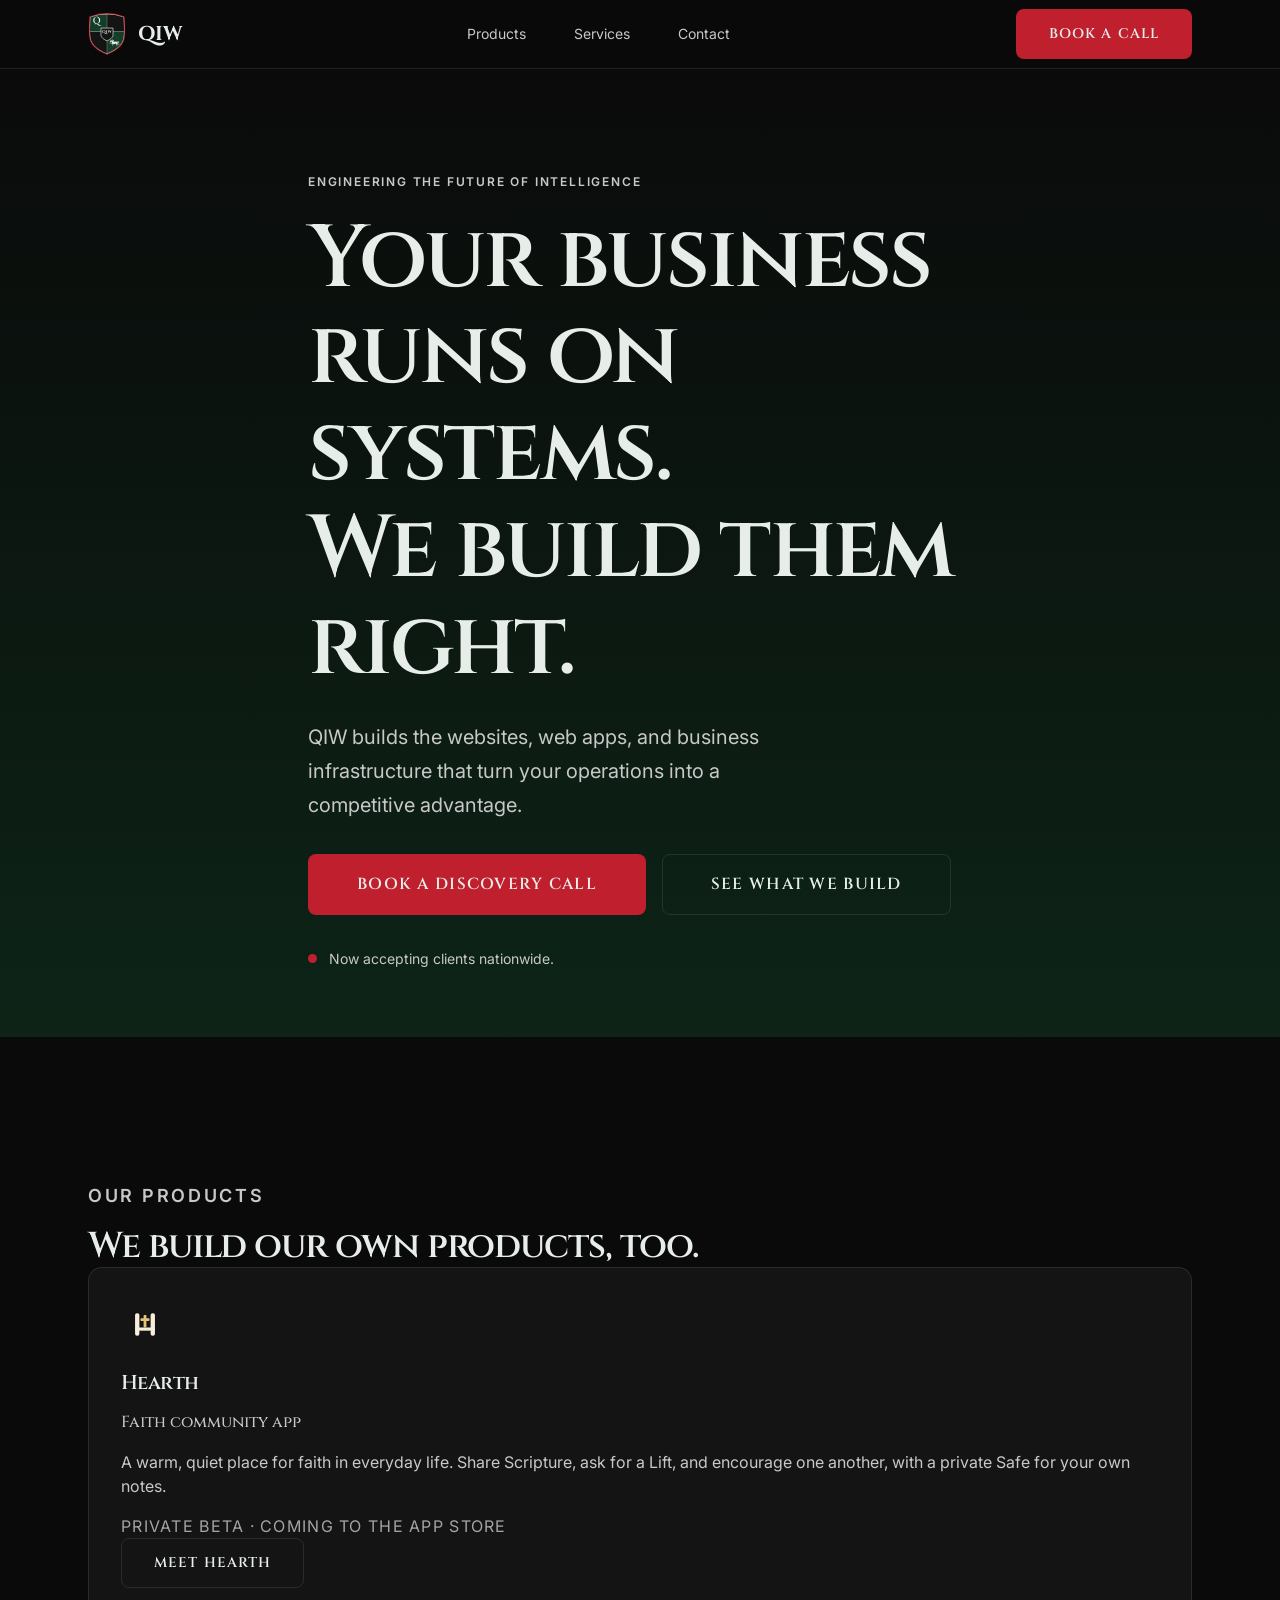
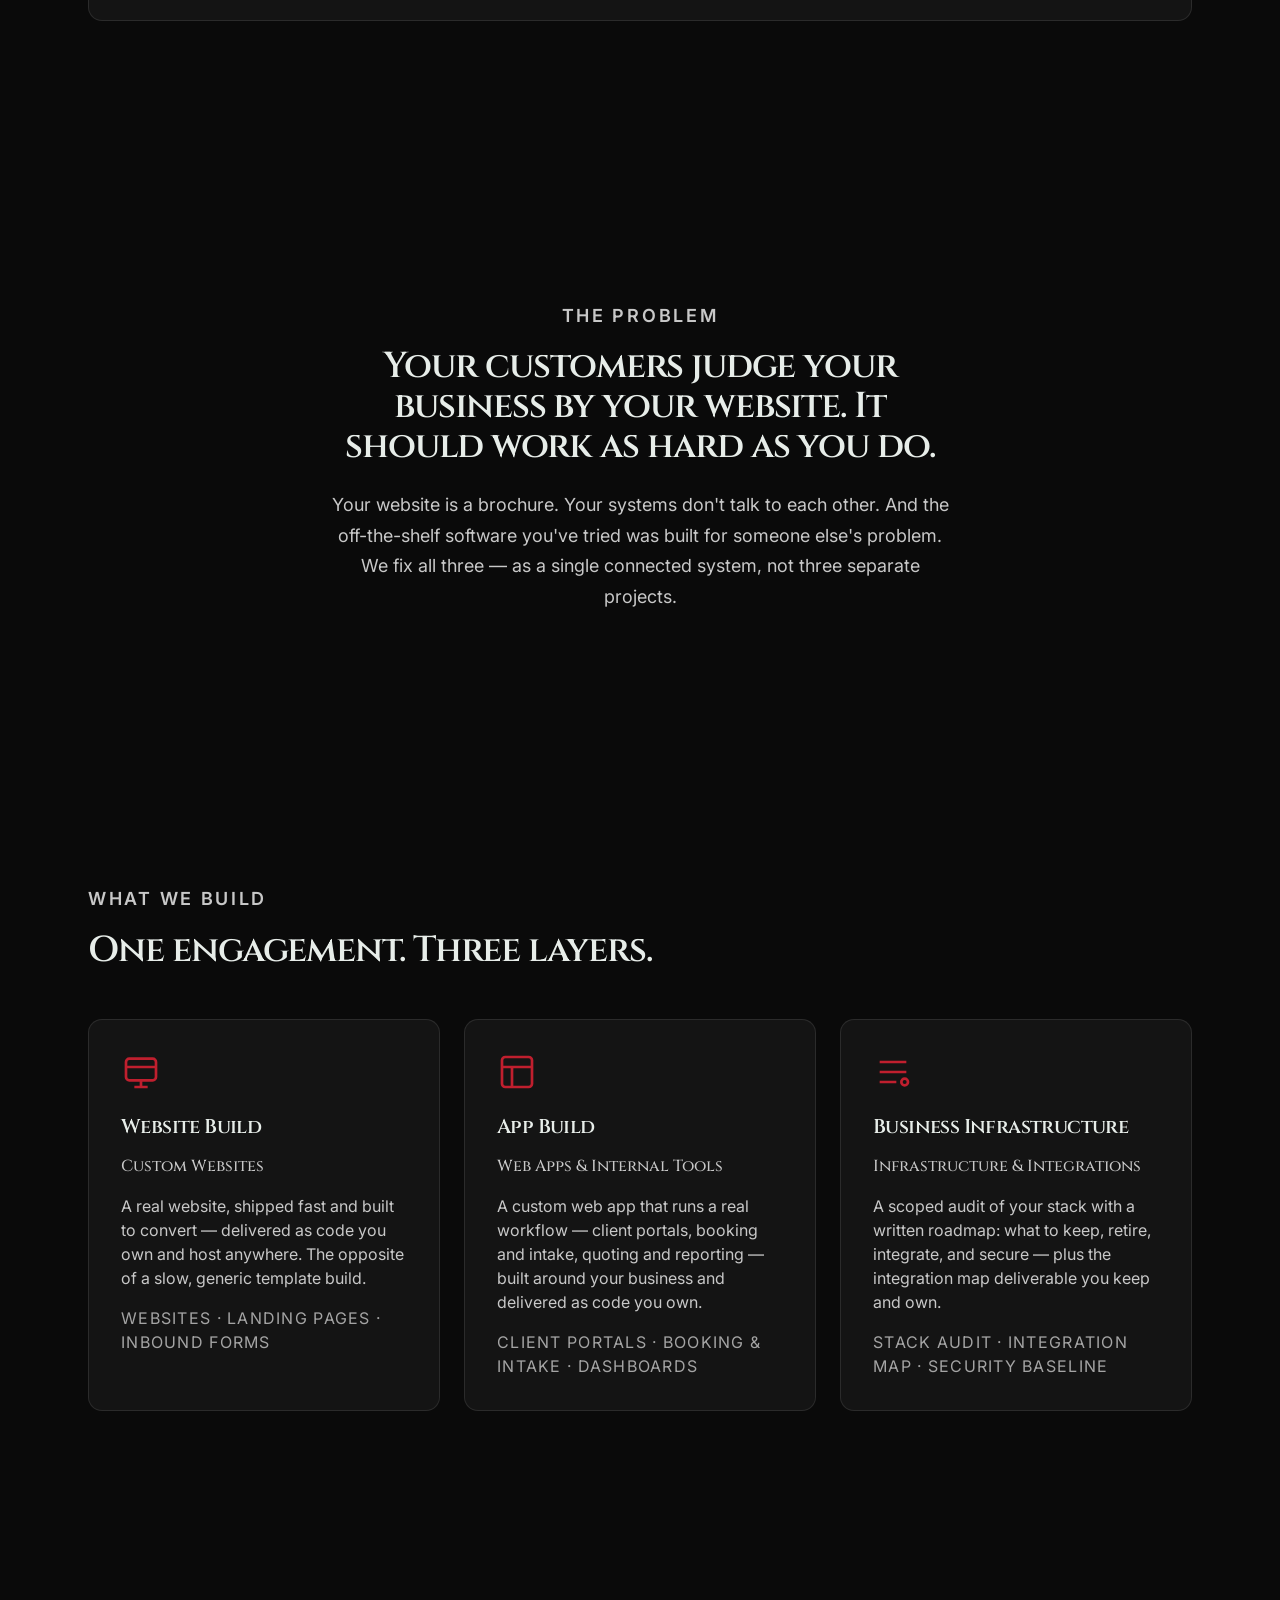
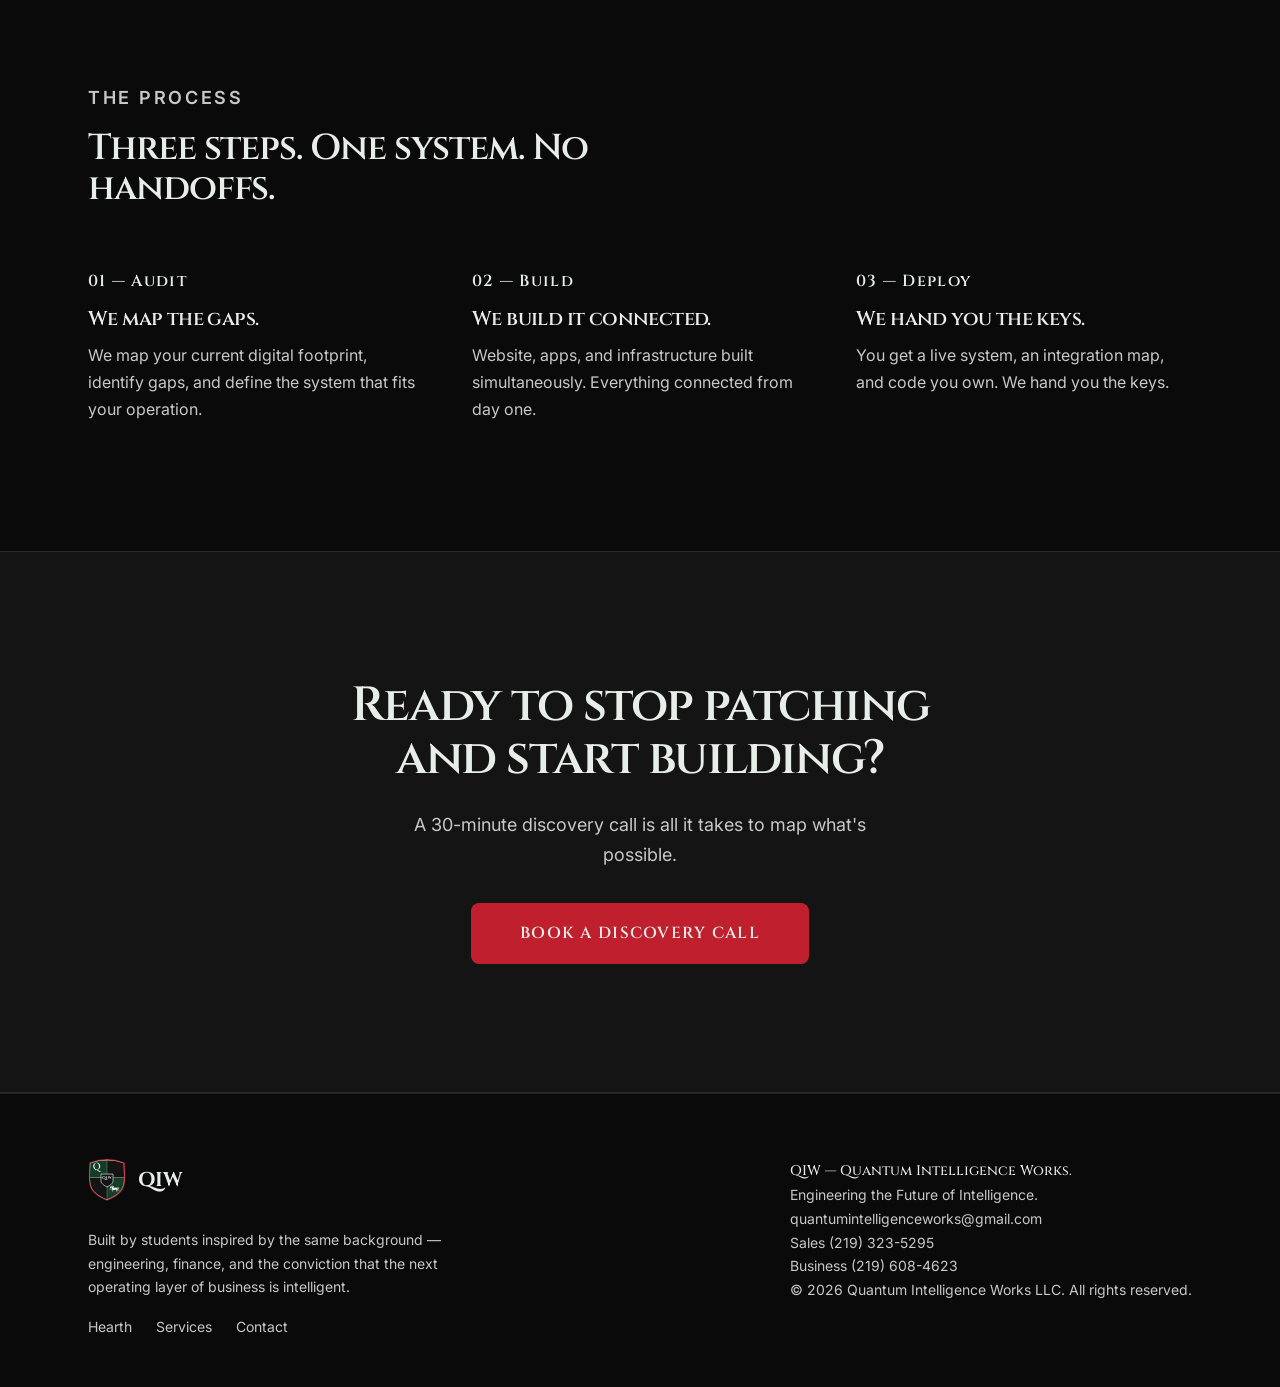
==== commit 97be538d: "Combined site for hearthqiw.online: QIW home with Products, Hearth at /hearth/ - Home: new Products " ====
--- a/index.html
+++ b/index.html
@@ -7,23 +7,23 @@
   <meta name="description" content="QIW — Quantum Intelligence Works — builds custom websites, web apps, and business infrastructure for businesses ready to operate at a higher level." />
   <meta name="robots" content="index, follow" />
   <meta name="theme-color" content="#0A0A0A" />
-  <link rel="canonical" href="https://quantumintelligenceworks.github.io/QIW---Site/" />
+  <link rel="canonical" href="https://hearthqiw.online/" />
 
   <!-- Open Graph -->
   <meta property="og:title" content="QIW — Websites, Apps &amp; Business Infrastructure" />
   <meta property="og:description" content="QIW — Quantum Intelligence Works — builds custom websites, web apps, and business infrastructure for businesses ready to operate at a higher level." />
-  <meta property="og:image" content="https://quantumintelligenceworks.github.io/QIW---Site/assets/og-image.png" />
+  <meta property="og:image" content="https://hearthqiw.online/assets/brand/og-image-1200x630.png" />
   <meta property="og:type" content="website" />
-  <meta property="og:url" content="https://quantumintelligenceworks.github.io/QIW---Site/" />
+  <meta property="og:url" content="https://hearthqiw.online/" />
   <!-- Twitter -->
   <meta name="twitter:card" content="summary_large_image" />
   <meta name="twitter:title" content="QIW — Websites, Apps &amp; Business Infrastructure" />
   <meta name="twitter:description" content="Custom websites, web apps, and business infrastructure for businesses ready to operate at a higher level." />
-  <meta name="twitter:image" content="https://quantumintelligenceworks.github.io/QIW---Site/assets/og-image.png" />
+  <meta name="twitter:image" content="https://hearthqiw.online/assets/brand/og-image-1200x630.png" />
 
   <!-- Favicon: red Q mark (crisp at tab size); crest is the on-page logo -->
-  <link rel="icon" type="image/svg+xml" href="assets/favicon.svg" />
-  <link rel="apple-touch-icon" href="assets/qiw-crest.png" />
+  <link rel="icon" type="image/svg+xml" href="assets/brand/favicon.svg" />
+  <link rel="apple-touch-icon" href="assets/brand/apple-touch-icon.png" />
 
   <!-- Fonts: Cinzel (display) + Inter (body) — Google Fonts -->
   <link rel="preconnect" href="https://fonts.googleapis.com" />
@@ -43,7 +43,7 @@
     "name": "QIW",
     "alternateName": "Quantum Intelligence Works",
     "legalName": "Quantum Intelligence Works LLC",
-    "url": "https://quantumintelligenceworks.github.io/QIW---Site",
+    "url": "https://hearthqiw.online",
     "slogan": "Engineering the Future of Intelligence",
     "email": "quantumintelligenceworks@gmail.com",
     "telephone": "+1-219-608-4623",
@@ -63,9 +63,10 @@
   <header class="nav">
     <div class="container nav__inner">
       <a class="brand" href="index.html" aria-label="QIW home">
-        <img src="assets/qiw-mark.svg" class="brand__mark" width="30" height="36" alt="" /><span class="brand__name">QIW</span>
+        <img src="assets/brand/qiw-emblem-reversed.svg" class="brand__mark" width="38" height="44" alt="" /><span class="brand__name">QIW</span>
       </a>
       <nav class="nav__links" aria-label="Primary">
+        <a href="index.html#products">Products</a>
         <a href="services.html">Services</a>
         <a href="contact.html">Contact</a>
       </nav>
@@ -87,6 +88,27 @@
           <a class="btn btn--ghost btn--lg" href="services.html">See What We Build</a>
         </div>
         <p class="hero__meta"><span class="hero__dot" aria-hidden="true"></span> Now accepting clients nationwide.</p>
+      </div>
+    </section>
+
+    <!-- PRODUCTS -->
+    <section id="products" class="products">
+      <div class="container">
+        <div class="section-head">
+          <p class="tag">Our Products</p>
+          <h2>We build our own products, too.</h2>
+        </div>
+
+        <div class="products-grid">
+          <article class="card product-card">
+            <img class="product-card__mark" src="hearth/mark-ember.svg" width="48" height="48" alt="" />
+            <h3>Hearth</h3>
+            <p class="card__sub">Faith community app</p>
+            <p>A warm, quiet place for faith in everyday life. Share Scripture, ask for a Lift, and encourage one another, with a private Safe for your own notes.</p>
+            <p class="card__meta">Private beta · Coming to the App Store</p>
+            <a class="btn btn--ghost" href="hearth/">Meet Hearth</a>
+          </article>
+        </div>
       </div>
     </section>
 
@@ -179,10 +201,11 @@
     <div class="container footer__grid">
       <div>
         <a class="brand" href="index.html" aria-label="QIW home">
-          <img src="assets/qiw-mark.svg" class="brand__mark" width="30" height="36" alt="" /><span class="brand__name">QIW</span>
+          <img src="assets/brand/qiw-emblem-reversed.svg" class="brand__mark" width="38" height="44" alt="" /><span class="brand__name">QIW</span>
         </a>
         <p class="footer__tagline">Built by students inspired by the same background — engineering, finance, and the conviction that the next operating layer of business is intelligent.</p>
         <nav class="footer__links" aria-label="Footer">
+          <a href="hearth/">Hearth</a>
           <a href="services.html">Services</a>
           <a href="contact.html">Contact</a>
         </nav>
--- a/styles/components.css
+++ b/styles/components.css
@@ -70,7 +70,7 @@
   height: 68px;
 }
 .brand { display: inline-flex; align-items: center; gap: var(--space-3); }
-.brand__mark { width: 30px; height: 36px; flex: 0 0 auto; }
+.brand__mark { width: 38px; height: 44px; flex: 0 0 auto; }
 .brand__name {
   font-family: var(--font-display);
   font-weight: var(--weight-bold);
@@ -487,4 +487,16 @@
 .footer__meta a:hover { color: var(--color-paper); }
 .footer__links { display: flex; gap: var(--space-6); margin-top: var(--space-4); }
 .footer__links a { font-size: var(--text-sm); color: var(--text-muted); transition: color var(--duration-base) var(--ease-out); }
-.footer__links a:hover { color: var(--color-p+.footer__links a:hover { color: var(--color-p
+/* Products (company products such as Hearth; add one card per product) */
+.products-grid {
+  display: grid;
+  gap: var(--space-6);
+  margin-top: var(--space-12);
+}
+@media (min-width: 768px) {
+  .products-grid { grid-template-columns: repeat(2, 1fr); }
+}
+.product-card { display: flex; flex-direction: column; align-items: flex-start; }
+.product-card__mark { width: 48px; height: 48px; margin-bottom: var(--space-4); }
+.product-card .btn { margin-top: var(--space-4); }
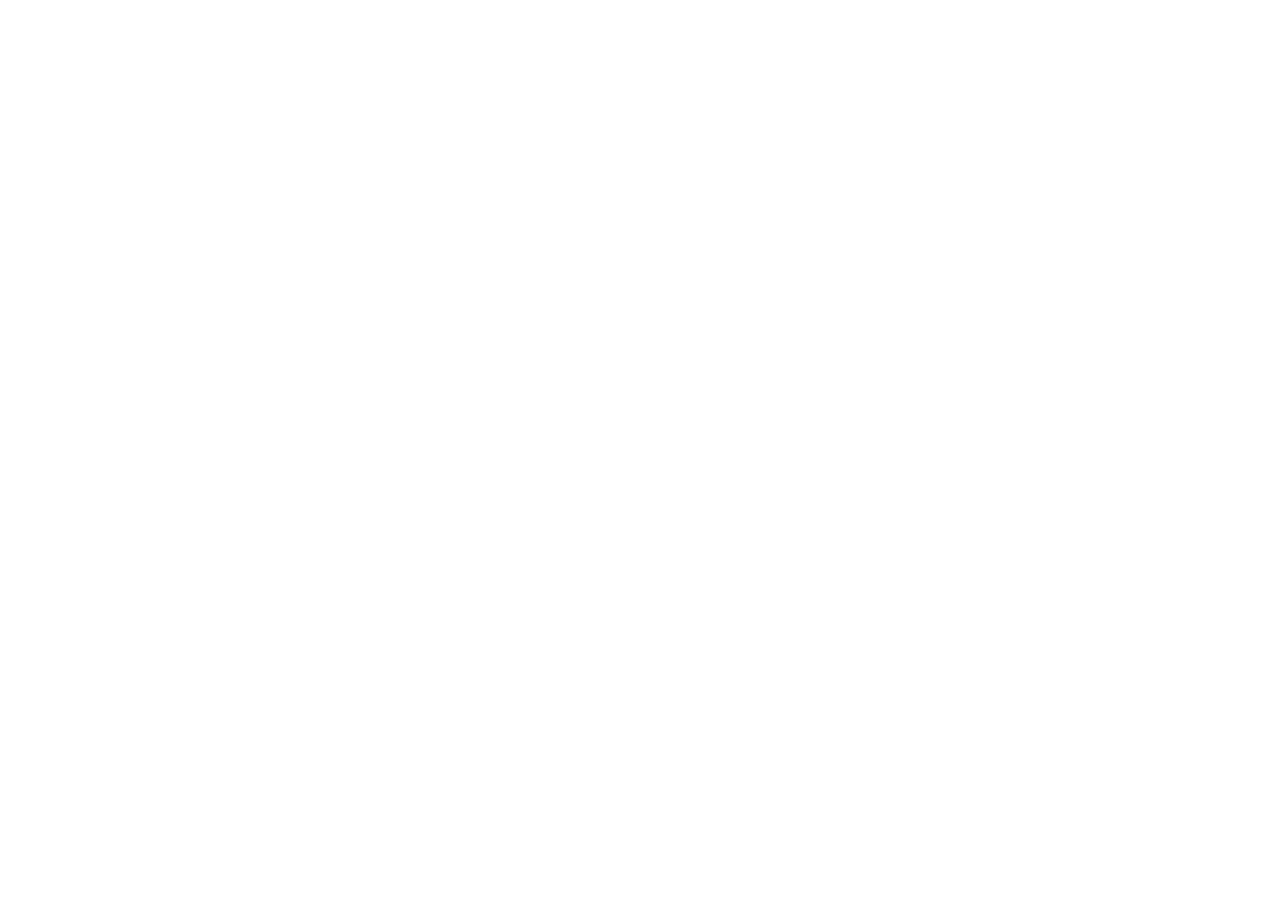
==== commit b1be56e3: "Forward the old github.io address to hearthqiw.online Co-Authored-By: Claude Opus 5.5 <noreply@anthr" ====
--- a/index.html
+++ b/index.html
@@ -1,224 +1,20 @@
 <!doctype html>
 <html lang="en">
 <head>
-  <meta charset="UTF-8" />
-  <meta name="viewport" content="width=device-width, initial-scale=1.0" />
-  <title>QIW — Websites, Apps &amp; Business Infrastructure</title>
-  <meta name="description" content="QIW — Quantum Intelligence Works — builds custom websites, web apps, and business infrastructure for businesses ready to operate at a higher level." />
-  <meta name="robots" content="index, follow" />
-  <meta name="theme-color" content="#0A0A0A" />
-  <link rel="canonical" href="https://hearthqiw.online/" />
-
-  <!-- Open Graph -->
-  <meta property="og:title" content="QIW — Websites, Apps &amp; Business Infrastructure" />
-  <meta property="og:description" content="QIW — Quantum Intelligence Works — builds custom websites, web apps, and business infrastructure for businesses ready to operate at a higher level." />
-  <meta property="og:image" content="https://hearthqiw.online/assets/brand/og-image-1200x630.png" />
-  <meta property="og:type" content="website" />
-  <meta property="og:url" content="https://hearthqiw.online/" />
-  <!-- Twitter -->
-  <meta name="twitter:card" content="summary_large_image" />
-  <meta name="twitter:title" content="QIW — Websites, Apps &amp; Business Infrastructure" />
-  <meta name="twitter:description" content="Custom websites, web apps, and business infrastructure for businesses ready to operate at a higher level." />
-  <meta name="twitter:image" content="https://hearthqiw.online/assets/brand/og-image-1200x630.png" />
-
-  <!-- Favicon: red Q mark (crisp at tab size); crest is the on-page logo -->
-  <link rel="icon" type="image/svg+xml" href="assets/brand/favicon.svg" />
-  <link rel="apple-touch-icon" href="assets/brand/apple-touch-icon.png" />
-
-  <!-- Fonts: Cinzel (display) + Inter (body) — Google Fonts -->
-  <link rel="preconnect" href="https://fonts.googleapis.com" />
-  <link rel="preconnect" href="https://fonts.gstatic.com" crossorigin />
-  <link href="https://fonts.googleapis.com/css2?family=Cinzel:wght@500;600;700&family=Inter:wght@400;500;600;700&display=swap" rel="stylesheet" />
-
-  <link rel="stylesheet" href="styles/tokens.css" />
-  <link rel="stylesheet" href="styles/reset.css" />
-  <link rel="stylesheet" href="styles/global.css" />
-  <link rel="stylesheet" href="styles/components.css" />
-
-  <!-- JSON-LD Organization (no founder names) -->
-  <script type="application/ld+json">
-  {
-    "@context": "https://schema.org",
-    "@type": "Organization",
-    "name": "QIW",
-    "alternateName": "Quantum Intelligence Works",
-    "legalName": "Quantum Intelligence Works LLC",
-    "url": "https://hearthqiw.online",
-    "slogan": "Engineering the Future of Intelligence",
-    "email": "quantumintelligenceworks@gmail.com",
-    "telephone": "+1-219-608-4623",
-    "contactPoint": [
-      { "@type": "ContactPoint", "telephone": "+1-219-323-5295", "contactType": "sales" },
-      { "@type": "ContactPoint", "telephone": "+1-219-608-4623", "contactType": "customer service" }
-    ],
-    "areaServed": "US",
-    "knowsAbout": ["Custom website development", "Custom web app development", "Business infrastructure consulting"]
-  }
-  </script>
+<meta charset="utf-8">
+<title>QIW has moved to hearthqiw.online</title>
+<meta name="robots" content="noindex">
+<link rel="canonical" href="https://hearthqiw.online/">
+<script>
+  // Forward to the same page on hearthqiw.online, e.g. /QIW---Site/services.html -> /services.html
+  (function () {
+    var path = location.pathname.replace(/^\/QIW---Site/i, "") || "/";
+    location.replace("https://hearthqiw.online" + path + location.search + location.hash);
+  })();
+</script>
+<noscript><meta http-equiv="refresh" content="0; url=https://hearthqiw.online/"></noscript>
 </head>
 <body>
-  <a class="skip-link" href="#main">Skip to content</a>
-
-  <!-- NAV -->
-  <header class="nav">
-    <div class="container nav__inner">
-      <a class="brand" href="index.html" aria-label="QIW home">
-        <img src="assets/brand/qiw-emblem-reversed.svg" class="brand__mark" width="38" height="44" alt="" /><span class="brand__name">QIW</span>
-      </a>
-      <nav class="nav__links" aria-label="Primary">
-        <a href="index.html#products">Products</a>
-        <a href="services.html">Services</a>
-        <a href="contact.html">Contact</a>
-      </nav>
-      <div class="nav__cta">
-        <a class="btn btn--primary" href="contact.html">Book a Call</a>
-      </div>
-    </div>
-  </header>
-
-  <main id="main">
-    <!-- HERO -->
-    <section class="hero">
-      <div class="container hero__inner">
-        <p class="tag">Engineering the Future of Intelligence</p>
-        <h1>Your business runs on systems.<br>We build them right.</h1>
-        <p class="hero__sub">QIW builds the websites, web apps, and business infrastructure that turn your operations into a competitive advantage.</p>
-        <div class="hero__cta">
-          <a class="btn btn--primary btn--lg" href="contact.html">Book a Discovery Call</a>
-          <a class="btn btn--ghost btn--lg" href="services.html">See What We Build</a>
-        </div>
-        <p class="hero__meta"><span class="hero__dot" aria-hidden="true"></span> Now accepting clients nationwide.</p>
-      </div>
-    </section>
-
-    <!-- PRODUCTS -->
-    <section id="products" class="products">
-      <div class="container">
-        <div class="section-head">
-          <p class="tag">Our Products</p>
-          <h2>We build our own products, too.</h2>
-        </div>
-
-        <div class="products-grid">
-          <article class="card product-card">
-            <img class="product-card__mark" src="hearth/mark-ember.svg" width="48" height="48" alt="" />
-            <h3>Hearth</h3>
-            <p class="card__sub">Faith community app</p>
-            <p>A warm, quiet place for faith in everyday life. Share Scripture, ask for a Lift, and encourage one another, with a private Safe for your own notes.</p>
-            <p class="card__meta">Private beta · Coming to the App Store</p>
-            <a class="btn btn--ghost" href="hearth/">Meet Hearth</a>
-          </article>
-        </div>
-      </div>
-    </section>
-
-    <!-- PROBLEM STATEMENT -->
-    <section class="problem">
-      <div class="container">
-        <p class="tag">The Problem</p>
-        <h2>Your customers judge your business by your website. It should work as hard as you do.</h2>
-        <p>Your website is a brochure. Your systems don't talk to each other. And the off-the-shelf software you've tried was built for someone else's problem. We fix all three — as a single connected system, not three separate projects.</p>
-      </div>
-    </section>
-
-    <!-- SERVICES -->
-    <section id="services">
-      <div class="container">
-        <div class="section-head">
-          <p class="tag">What We Build</p>
-          <h2>One engagement. Three layers.</h2>
-        </div>
-
-        <div class="services-grid">
-          <article class="card">
-            <svg class="card__icon" viewBox="0 0 24 24" fill="none" stroke="currentColor" stroke-width="1.6" aria-hidden="true"><rect x="3" y="4" width="18" height="13" rx="2"/><path d="M3 9h18M8 21h8M12 17v4"/></svg>
-            <h3>Website Build</h3>
-            <p class="card__sub">Custom Websites</p>
-            <p>A real website, shipped fast and built to convert — delivered as code you own and host anywhere. The opposite of a slow, generic template build.</p>
-            <p class="card__meta">Websites · Landing pages · Inbound forms</p>
-          </article>
-
-          <article class="card">
-            <svg class="card__icon" viewBox="0 0 24 24" fill="none" stroke="currentColor" stroke-width="1.6" aria-hidden="true"><rect x="3" y="3" width="18" height="18" rx="2"/><path d="M3 9h18M9 9v12"/></svg>
-            <h3>App Build</h3>
-            <p class="card__sub">Web Apps &amp; Internal Tools</p>
-            <p>A custom web app that runs a real workflow — client portals, booking and intake, quoting and reporting — built around your business and delivered as code you own.</p>
-            <p class="card__meta">Client portals · Booking &amp; intake · Dashboards</p>
-          </article>
-
-          <article class="card">
-            <svg class="card__icon" viewBox="0 0 24 24" fill="none" stroke="currentColor" stroke-width="1.6" aria-hidden="true"><path d="M4 6h16M4 12h16M4 18h10"/><circle cx="19" cy="18" r="2"/></svg>
-            <h3>Business Infrastructure</h3>
-            <p class="card__sub">Infrastructure &amp; Integrations</p>
-            <p>A scoped audit of your stack with a written roadmap: what to keep, retire, integrate, and secure — plus the integration map deliverable you keep and own.</p>
-            <p class="card__meta">Stack audit · Integration map · Security baseline</p>
-          </article>
-        </div>
-      </div>
-    </section>
-
-    <!-- HOW IT WORKS -->
-    <section>
-      <div class="container">
-        <div class="section-head">
-          <p class="tag">The Process</p>
-          <h2>Three steps. One system. No handoffs.</h2>
-        </div>
-        <div class="steps">
-          <div class="step">
-            <p class="step__num">01 — Audit</p>
-            <h3>We map the gaps.</h3>
-            <p>We map your current digital footprint, identify gaps, and define the system that fits your operation.</p>
-          </div>
-          <div class="step">
-            <p class="step__num">02 — Build</p>
-            <h3>We build it connected.</h3>
-            <p>Website, apps, and infrastructure built simultaneously. Everything connected from day one.</p>
-          </div>
-          <div class="step">
-            <p class="step__num">03 — Deploy</p>
-            <h3>We hand you the keys.</h3>
-            <p>You get a live system, an integration map, and code you own. We hand you the keys.</p>
-          </div>
-        </div>
-      </div>
-    </section>
-
-    <!-- CTA BAND -->
-    <section class="cta-band">
-      <div class="container">
-        <h2>Ready to stop patching and start building?</h2>
-        <p>A 30-minute discovery call is all it takes to map what's possible.</p>
-        <div class="cta-band__btns">
-          <a class="btn btn--primary btn--lg" href="contact.html">Book a Discovery Call</a>
-        </div>
-      </div>
-    </section>
-  </main>
-
-  <!-- FOOTER -->
-  <footer class="footer">
-    <div class="container footer__grid">
-      <div>
-        <a class="brand" href="index.html" aria-label="QIW home">
-          <img src="assets/brand/qiw-emblem-reversed.svg" class="brand__mark" width="38" height="44" alt="" /><span class="brand__name">QIW</span>
-        </a>
-        <p class="footer__tagline">Built by students inspired by the same background — engineering, finance, and the conviction that the next operating layer of business is intelligent.</p>
-        <nav class="footer__links" aria-label="Footer">
-          <a href="hearth/">Hearth</a>
-          <a href="services.html">Services</a>
-          <a href="contact.html">Contact</a>
-        </nav>
-      </div>
-      <div class="footer__meta">
-        <b>QIW — Quantum Intelligence Works.</b><br>
-        Engineering the Future of Intelligence.<br>
-        <a href="mailto:quantumintelligenceworks@gmail.com">quantumintelligenceworks@gmail.com</a><br>
-        Sales <a href="tel:+12193235295">(219) 323-5295</a><br>
-        Business <a href="tel:+12196084623">(219) 608-4623</a><br>
-        © 2026 Quantum Intelligence Works LLC. All rights reserved.
-      </div>
-    </div>
-  </footer>
+<p>QIW has moved to <a href="https://hearthqiw.online/">hearthqiw.online</a>.</p>
 </body>
 </html>
